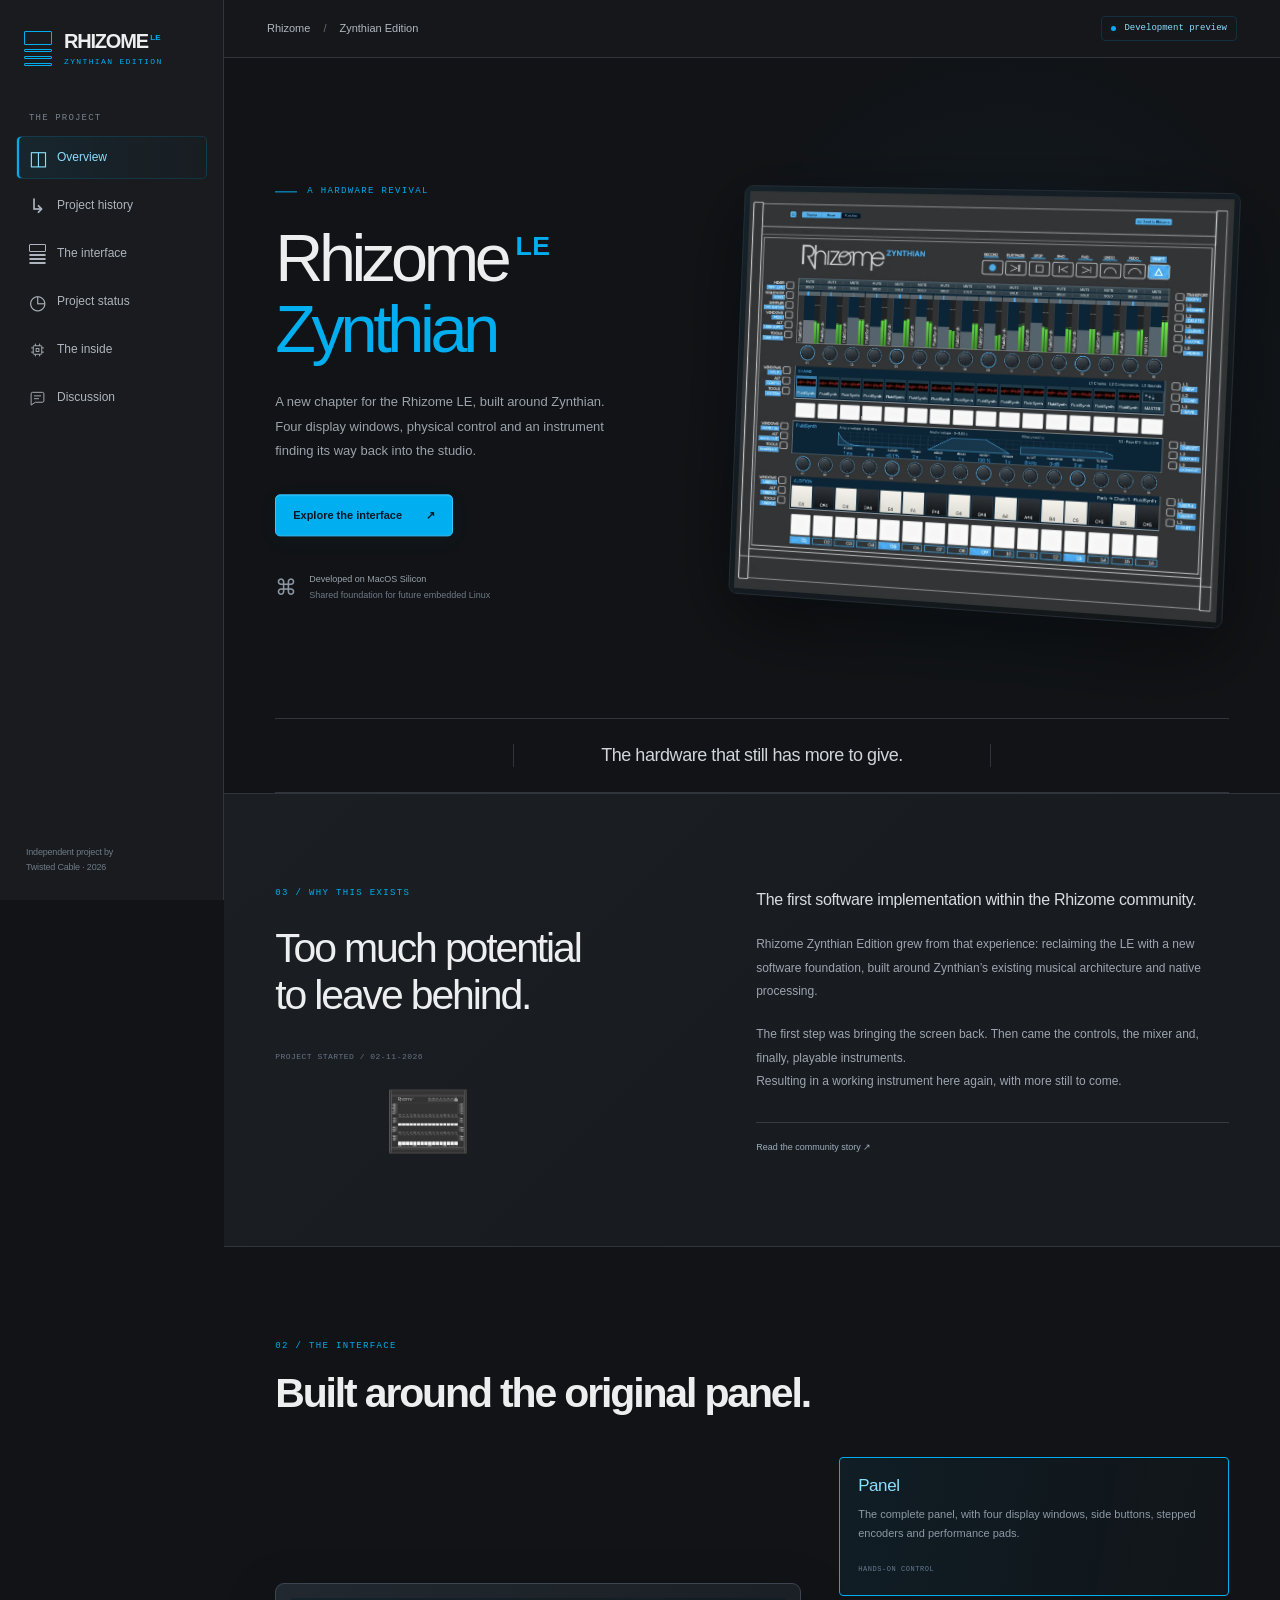
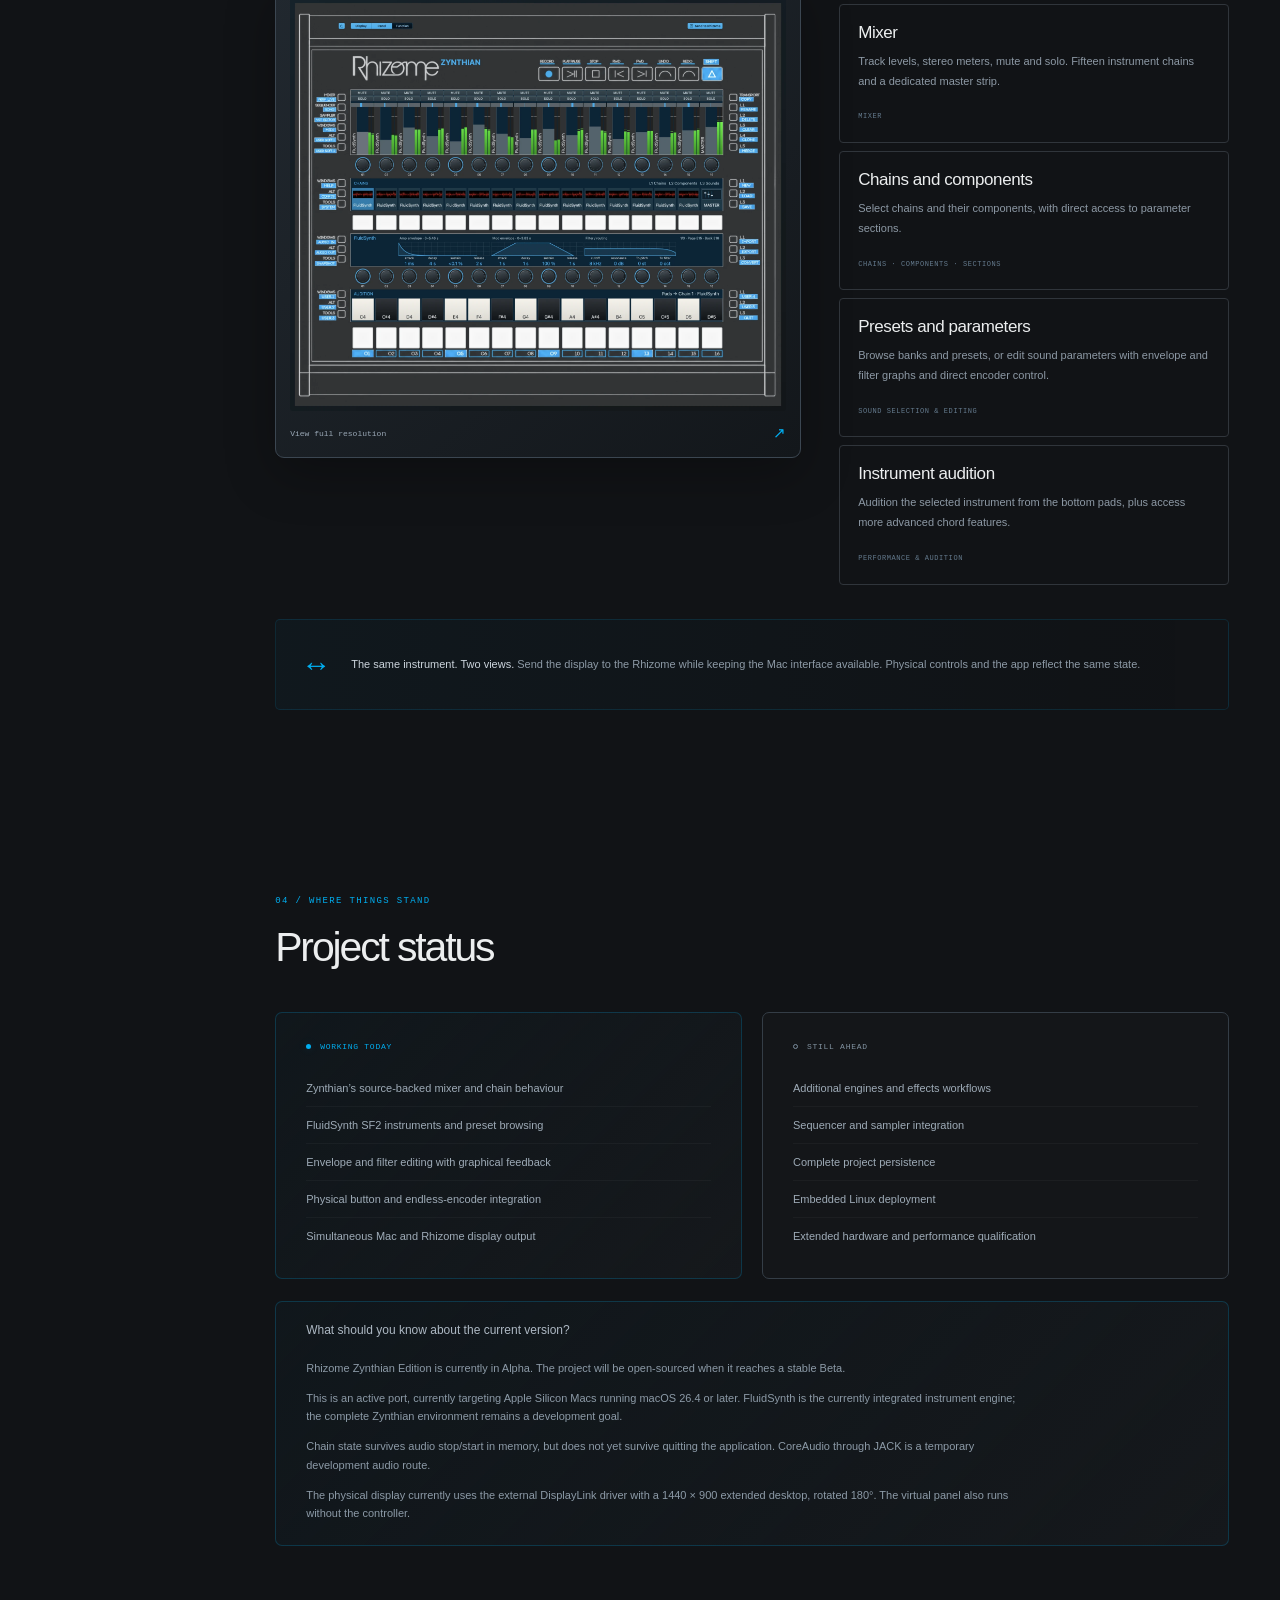
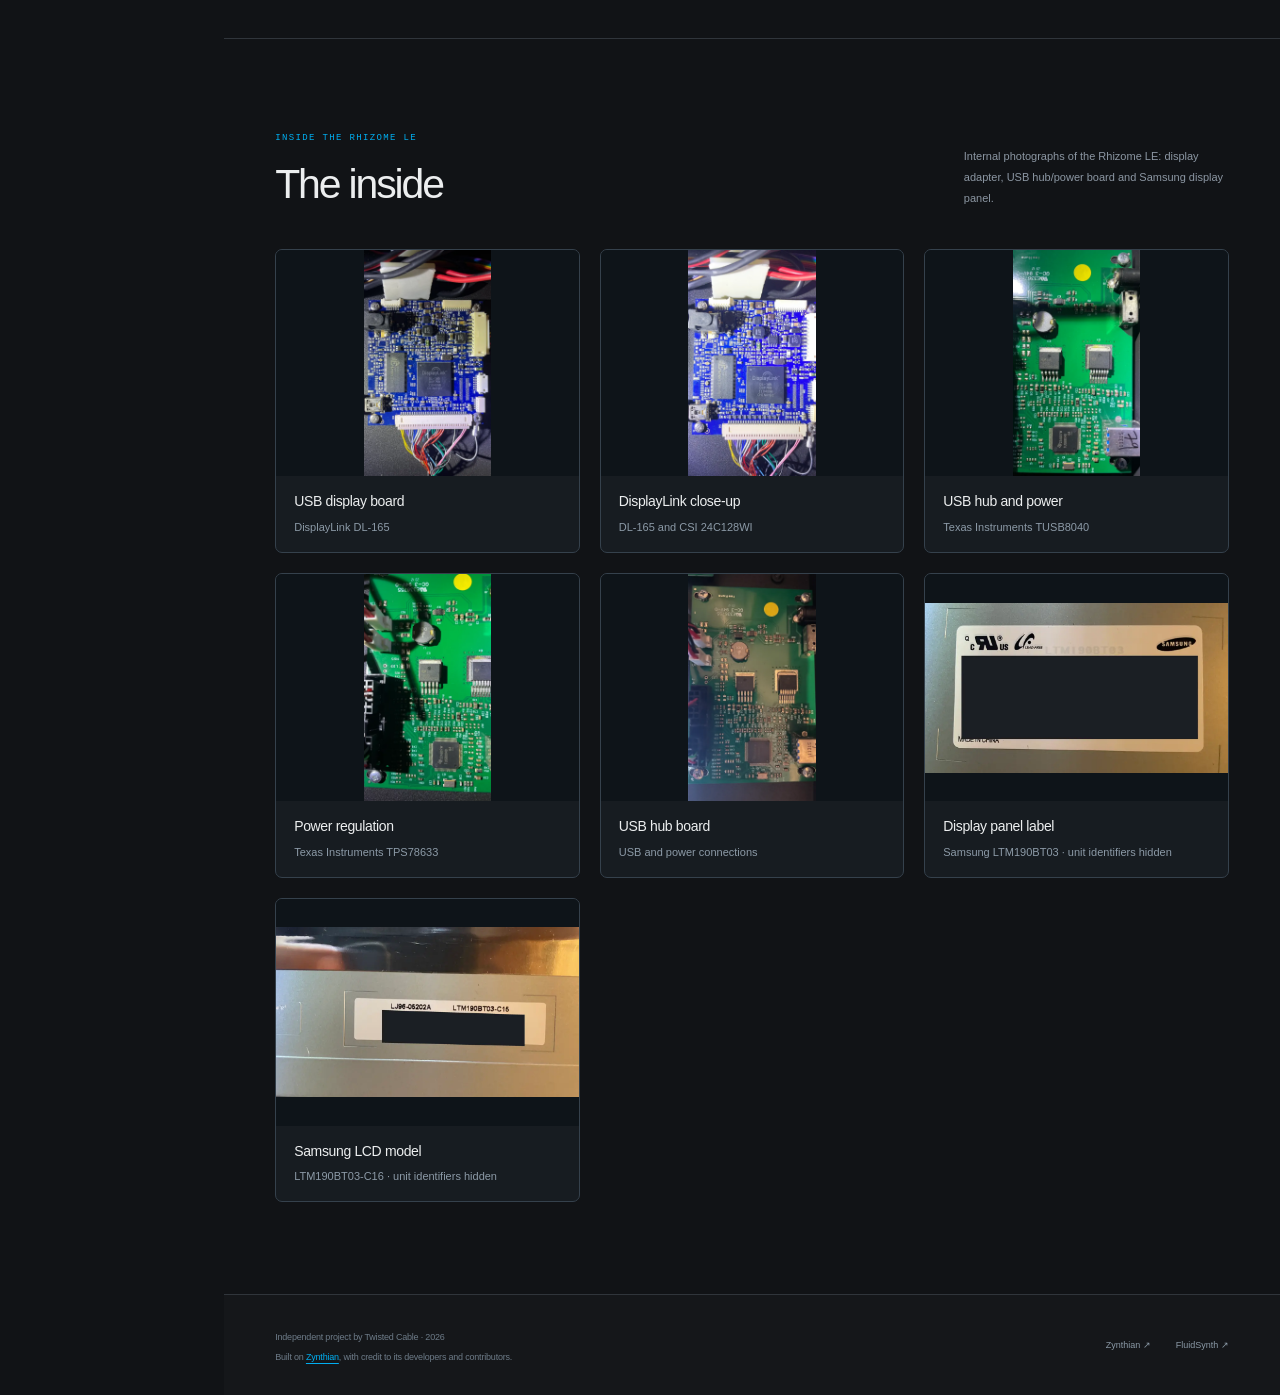
==== website/projects/zynthian-edition/index.html @ 020c255f "Publish Rhizome community website" ====
<!doctype html>
<html lang="en">
<head>
  <meta charset="utf-8">
  <meta name="viewport" content="width=device-width, initial-scale=1">
  <meta name="theme-color" content="#17191c">
  <meta name="description" content="Explore Rhizome Zynthian Edition: an Alpha software project for Rhizome LE with synthesis, mixing and physical controls, developed on Apple Silicon macOS.">
  <meta name="robots" content="index, follow, max-image-preview:large">
  <meta property="og:title" content="Rhizome Zynthian Edition">
  <meta property="og:description" content="Explore Rhizome Zynthian Edition: an Alpha software project for Rhizome LE with synthesis, mixing and physical controls, developed on Apple Silicon macOS.">
  <meta property="og:url" content="https://eurikon.github.io/RhizomeController/projects/zynthian-edition/">
  <meta property="og:site_name" content="Rhizome Community">
  <meta property="og:type" content="website">
  <meta property="og:locale" content="en_GB">
  <meta property="og:image" content="https://eurikon.github.io/RhizomeController/assets/rhizome-interface.webp">
  <meta property="og:image:type" content="image/webp">
  <meta property="og:image:width" content="1920">
  <meta property="og:image:height" content="1600">
  <meta property="og:image:alt" content="Rhizome Zynthian Edition interface with mixer, instrument chains, sound parameters and audition keys.">
  <meta name="twitter:card" content="summary_large_image">
  <meta name="twitter:title" content="Rhizome Zynthian Edition">
  <meta name="twitter:description" content="Explore Rhizome Zynthian Edition: an Alpha software project for Rhizome LE with synthesis, mixing and physical controls, developed on Apple Silicon macOS.">
  <meta name="twitter:image" content="https://eurikon.github.io/RhizomeController/assets/rhizome-interface.webp">
  <meta name="twitter:image:alt" content="Rhizome Zynthian Edition interface with mixer, instrument chains, sound parameters and audition keys.">
  <link rel="canonical" href="https://eurikon.github.io/RhizomeController/projects/zynthian-edition/">
  <link rel="icon" href="../../assets/favicon.svg" type="image/svg+xml">
  <link rel="stylesheet" href="../../site.css?v=community-review-2">
  <script src="../../site.js?v=community-review-2" defer></script>
  <title>Rhizome Zynthian Edition | Rhizome LE Software</title>
  <script type="application/ld+json">
{
  "@context": "https://schema.org",
  "@graph": [
    {
      "@type": "WebPage",
      "@id": "https://eurikon.github.io/RhizomeController/projects/zynthian-edition/#webpage",
      "url": "https://eurikon.github.io/RhizomeController/projects/zynthian-edition/",
      "name": "Rhizome Zynthian Edition",
      "description": "Explore Rhizome Zynthian Edition: an Alpha software project for Rhizome LE with synthesis, mixing and physical controls, developed on Apple Silicon macOS.",
      "inLanguage": "en",
      "isPartOf": {
        "@id": "https://eurikon.github.io/RhizomeController/#website"
      },
      "primaryImageOfPage": {
        "@id": "https://eurikon.github.io/RhizomeController/projects/zynthian-edition/#primary-image"
      },
      "mainEntity": {
        "@id": "https://eurikon.github.io/RhizomeController/projects/zynthian-edition/#application"
      },
      "breadcrumb": {
        "@id": "https://eurikon.github.io/RhizomeController/projects/zynthian-edition/#breadcrumb"
      }
    },
    {
      "@type": "ImageObject",
      "@id": "https://eurikon.github.io/RhizomeController/projects/zynthian-edition/#primary-image",
      "url": "https://eurikon.github.io/RhizomeController/assets/rhizome-interface.webp",
      "width": 1920,
      "height": 1600,
      "caption": "Rhizome Zynthian Edition interface with mixer, instrument chains, sound parameters and audition keys."
    },
    {
      "@type": "SoftwareApplication",
      "@id": "https://eurikon.github.io/RhizomeController/projects/zynthian-edition/#application",
      "name": "Rhizome Zynthian Edition",
      "url": "https://eurikon.github.io/RhizomeController/projects/zynthian-edition/",
      "description": "Explore Rhizome Zynthian Edition: an Alpha software project for Rhizome LE with synthesis, mixing and physical controls, developed on Apple Silicon macOS.",
      "applicationCategory": "MultimediaApplication",
      "operatingSystem": "macOS 26.4 or later on Apple Silicon",
      "publisher": {
        "@id": "https://eurikon.github.io/RhizomeController/#publisher"
      },
      "image": "https://eurikon.github.io/RhizomeController/assets/rhizome-interface.webp"
    },
    {
      "@type": "BreadcrumbList",
      "@id": "https://eurikon.github.io/RhizomeController/projects/zynthian-edition/#breadcrumb",
      "itemListElement": [
        {
          "@type": "ListItem",
          "position": 1,
          "name": "Rhizome Community",
          "item": "https://eurikon.github.io/RhizomeController/"
        },
        {
          "@type": "ListItem",
          "position": 2,
          "name": "Zynthian Edition",
          "item": "https://eurikon.github.io/RhizomeController/projects/zynthian-edition/"
        }
      ]
    }
  ]
}
  </script>
</head>
<body>
  <a class="skip-link" href="#content">Skip to content</a>
  <aside class="sidebar">
    <a class="brand" href="../../#overview" aria-label="Rhizome LE Zynthian Edition home">
      <span class="brand-symbol" aria-hidden="true"><i></i><i></i><i></i><i></i></span>
      <span><strong>RHIZOME<sup class="model-mark"> LE</sup></strong><small>ZYNTHIAN EDITION</small></span>
    </a>
    <span class="nav-label">THE PROJECT</span>
    <nav class="navigation" aria-label="Main navigation">
      <a href="#overview" class="active" aria-current="location"><span class="nav-icon" aria-hidden="true">◫</span>Overview</a>
      <a href="#story"><span class="nav-icon" aria-hidden="true">↳</span>Project history</a>
      <a href="#interface"><span class="nav-icon nav-displays" aria-hidden="true"><i></i><i></i><i></i><i></i></span>The interface</a>
      <a href="#status"><span class="nav-icon" aria-hidden="true">◷</span>Project status</a>
      <a href="#inside"><span class="nav-icon" aria-hidden="true"><svg viewBox="0 0 24 24" width="17" height="20" fill="none" stroke="currentColor" stroke-width="1.3"><rect x="6" y="6" width="12" height="12" rx="1"/><rect x="10" y="10" width="4" height="4"/><path d="M9 3v3m6-3v3M9 18v3m6-3v3M3 9h3m-3 6h3m12-6h3m-3 6h3"/></svg></span>The inside</a>
      <a href="../../#discuss"><span class="nav-icon" aria-hidden="true"><svg viewBox="0 0 24 24" width="17" height="20" fill="none" stroke="currentColor" stroke-width="1.3"><path d="M5 4h14a2 2 0 0 1 2 2v10a2 2 0 0 1-2 2H9l-6 4V6a2 2 0 0 1 2-2Z"/><path d="M7 9h10M7 13h7"/></svg></span>Discussion</a>
    </nav>
    <div class="sidebar-bottom"><span><small>Independent project by<br>Twisted Cable · 2026</small></span></div>
  </aside>

  <div class="site-body">
    <header class="toolbar"><span class="breadcrumb"><a class="breadcrumb-name" href="../../#overview">Rhizome</a><span>/</span> Zynthian Edition</span><span class="preview-label"><span class="status-dot"></span>Development preview</span></header>
    <main id="content">
      <section class="hero section" id="overview" aria-labelledby="hero-title">
        <div class="hero-copy">
          <p class="eyebrow"><span class="short-rule"></span>A HARDWARE REVIVAL</p>
          <h1 id="hero-title">Rhizome<sup class="model-mark"> LE</sup><br><span>Zynthian</span></h1>
          <p class="hero-detail">A new chapter for the Rhizome LE, built around Zynthian. Four display windows, physical control and an instrument finding its way back into the studio.</p>
          <div class="hero-actions"><a class="button button-primary" href="#interface">Explore the interface <span aria-hidden="true">↗</span></a></div>
          <div class="hero-platform"><span class="platform-mark" aria-hidden="true">⌘</span><span>Developed on MacOS Silicon<br><small>Shared foundation for future embedded Linux</small></span></div>
        </div>
        <div class="hero-visual">
          <div class="visual-orbit" aria-hidden="true"></div>
          <div class="device-shot"><img src="../../assets/rhizome-interface.webp" alt="The Rhizome panel with fifteen FluidSynth chains, a master mixer, envelope and filter graphs, and audition keys" width="1920" height="1600" fetchpriority="high"></div>

        </div>
      </section>

      <div class="spec-strip"><div aria-hidden="true"></div><p>The hardware that still has more to give.</p><div aria-hidden="true"></div></div>

      <section class="section story-section" id="story" aria-labelledby="story-title">
        <div class="story-heading"><p class="eyebrow">03 / WHY THIS EXISTS</p><h2 id="story-title">Too much potential<br>to leave behind.</h2><span class="story-date">PROJECT STARTED / 02-11-2026</span><div class="story-wireframe"><img src="../../assets/rhizome-panel-wireframe.png" alt="Original Rhizome LE panel wireframe drawing" width="1367" height="1150" loading="lazy"></div></div>
        <div class="story-copy">
          <p class="story-lead">The first software implementation within the Rhizome community.</p>
          <p>Rhizome Zynthian Edition grew from that experience: reclaiming the LE with a new software foundation, built around Zynthian’s existing musical architecture and native processing.</p>
          <p>The first step was bringing the screen back. Then came the controls, the mixer and, finally, playable instruments.<br>Resulting in a working instrument here again, with more still to come.</p>
          <div class="story-sources"><a href="../../#story">Read the community story ↗</a></div>
        </div>
      </section>

      <section class="section interface-section" id="interface" aria-labelledby="interface-title">
        <div class="section-heading"><div><p class="eyebrow">02 / THE INTERFACE</p><h2 id="interface-title"><strong>Built around the original panel.</strong></h2></div></div>
        <div class="interface-layout">
          <div class="interface-image"><button data-open-image aria-label="View the complete Rhizome interface at full resolution"><span class="interface-shot"><img src="../../assets/rhizome-interface.webp" alt="Complete Rhizome Zynthian Edition interface with the four display regions populated" width="1920" height="1600" loading="lazy"><svg class="interface-dimmer" hidden viewBox="0 0 1920 1600" aria-hidden="true"><path fill-rule="evenodd" d="M0 0H1920V1600H0Z M86 350H1835V692H86Z"/></svg></span><span class="expand-label">View full resolution <span aria-hidden="true">↗</span></span></button></div>
          <div class="display-list" role="group" aria-label="Explore the interface">
            <button class="display-choice" type="button" data-interface-view="panel" aria-pressed="true"><span class="display-title">Panel</span><span class="display-copy">The complete panel, with four display windows, side buttons, stepped encoders and performance pads.</span><span class="detail-label">HANDS-ON CONTROL</span></button>
            <button class="display-choice" type="button" data-interface-view="mixer" aria-pressed="false"><span class="display-title">Mixer</span><span class="display-copy">Track levels, stereo meters, mute and solo. Fifteen instrument chains and a dedicated master strip.</span><span class="detail-label">MIXER</span></button>
            <button class="display-choice" type="button" data-interface-view="chains" aria-pressed="false"><span class="display-title">Chains and components</span><span class="display-copy">Select chains and their components, with direct access to parameter sections.</span><span class="detail-label">CHAINS · COMPONENTS · SECTIONS</span></button>
            <button class="display-choice" type="button" data-interface-view="parameters" aria-pressed="false"><span class="display-title">Presets and parameters</span><span class="display-copy">Browse banks and presets, or edit sound parameters with envelope and filter graphs and direct encoder control.</span><span class="detail-label">SOUND SELECTION &amp; EDITING</span></button>
            <button class="display-choice" type="button" data-interface-view="audition" aria-pressed="false"><span class="display-title">Instrument audition</span><span class="display-copy">Audition the selected instrument from the bottom pads, plus access more advanced chord features.</span><span class="detail-label">PERFORMANCE &amp; AUDITION</span></button>
          </div>
        </div>
        <div class="foundation-note"><span class="foundation-symbol" aria-hidden="true">↔</span><p><strong>The same instrument. Two views.</strong> Send the display to the Rhizome while keeping the Mac interface available. Physical controls and the app reflect the same state.</p></div>
      </section>

      <section class="section status-section" id="status" aria-labelledby="status-title">
        <div class="section-heading"><div><p class="eyebrow">04 / WHERE THINGS STAND</p><h2 id="status-title">Project status</h2></div></div>
        <div class="status-grid"><article class="status-panel"><span class="panel-label"><span class="status-dot"></span>WORKING TODAY</span><ul><li>Zynthian’s source-backed mixer and chain behaviour</li><li>FluidSynth SF2 instruments and preset browsing</li><li>Envelope and filter editing with graphical feedback</li><li>Physical button and endless-encoder integration</li><li>Simultaneous Mac and Rhizome display output</li></ul></article><article class="status-panel next-panel"><span class="panel-label"><span class="outline-dot"></span>STILL AHEAD</span><ul><li>Additional engines and effects workflows</li><li>Sequencer and sampler integration</li><li>Complete project persistence</li><li>Embedded Linux deployment</li><li>Extended hardware and performance qualification</li></ul></article></div>
        <div class="development-details status-panel"><h3>What should you know about the current version?</h3><div><p>Rhizome Zynthian Edition is currently in Alpha. The project will be open-sourced when it reaches a stable Beta.</p><p>This is an active port, currently targeting Apple Silicon Macs running macOS 26.4 or later. FluidSynth is the currently integrated instrument engine; the complete Zynthian environment remains a development goal.</p><p>Chain state survives audio stop/start in memory, but does not yet survive quitting the application. CoreAudio through JACK is a temporary development audio route.</p><p>The physical display currently uses the external DisplayLink driver with a 1440 × 900 extended desktop, rotated 180°. The virtual panel also runs without the controller.</p></div></div>
      </section>
      <section class="section inside-section" id="inside" aria-labelledby="inside-title">
        <div class="section-heading"><div><p class="eyebrow">INSIDE THE RHIZOME LE</p><h2 id="inside-title">The inside</h2></div><p>Internal photographs of the Rhizome LE: display adapter, USB hub/power board and Samsung display panel.</p></div>
        <div class="inside-grid">
          <figure class="inside-photo"><button data-open-image data-image-src="../../assets/inside/display-board.webp" data-image-title="USB display board" data-image-caption="DisplayLink DL-165" aria-label="Enlarge usb display board photograph"><img src="../../assets/inside/display-board-thumb.webp" alt="USB display board: DisplayLink DL-165" width="540" height="960" loading="lazy"></button><figcaption><h3>USB display board</h3><p>DisplayLink DL-165</p></figcaption></figure>
          <figure class="inside-photo"><button data-open-image data-image-src="../../assets/inside/display-chip.webp" data-image-title="DisplayLink close-up" data-image-caption="DL-165 and CSI 24C128WI" aria-label="Enlarge displaylink close-up photograph"><img src="../../assets/inside/display-chip-thumb.webp" alt="DisplayLink close-up: DL-165 and CSI 24C128WI" width="540" height="960" loading="lazy"></button><figcaption><h3>DisplayLink close-up</h3><p>DL-165 and CSI 24C128WI</p></figcaption></figure>
          <figure class="inside-photo"><button data-open-image data-image-src="../../assets/inside/usb-hub-power.webp" data-image-title="USB hub and power" data-image-caption="Texas Instruments TUSB8040" aria-label="Enlarge usb hub and power photograph"><img src="../../assets/inside/usb-hub-power-thumb.webp" alt="USB hub and power: Texas Instruments TUSB8040" width="540" height="960" loading="lazy"></button><figcaption><h3>USB hub and power</h3><p>Texas Instruments TUSB8040</p></figcaption></figure>
          <figure class="inside-photo"><button data-open-image data-image-src="../../assets/inside/power-regulators.webp" data-image-title="Power regulation" data-image-caption="Texas Instruments TPS78633" aria-label="Enlarge power regulation photograph"><img src="../../assets/inside/power-regulators-thumb.webp" alt="Power regulation: Texas Instruments TPS78633" width="540" height="960" loading="lazy"></button><figcaption><h3>Power regulation</h3><p>Texas Instruments TPS78633</p></figcaption></figure>
          <figure class="inside-photo"><button data-open-image data-image-src="../../assets/inside/usb-hub-board.webp" data-image-title="USB hub board" data-image-caption="USB and power connections" aria-label="Enlarge usb hub board photograph"><img src="../../assets/inside/usb-hub-board-thumb.webp" alt="USB hub board: USB and power connections" width="540" height="960" loading="lazy"></button><figcaption><h3>USB hub board</h3><p>USB and power connections</p></figcaption></figure>
          <figure class="inside-photo"><button data-open-image data-image-src="../../assets/inside/panel-label.webp" data-image-title="Display panel label" data-image-caption="Samsung LTM190BT03 · unit identifiers hidden" aria-label="Enlarge display panel label photograph"><img src="../../assets/inside/panel-label-thumb.webp" alt="Display panel label: Samsung LTM190BT03 · unit identifiers hidden" width="960" height="540" loading="lazy"></button><figcaption><h3>Display panel label</h3><p>Samsung LTM190BT03 · unit identifiers hidden</p></figcaption></figure>
          <figure class="inside-photo"><button data-open-image data-image-src="../../assets/inside/panel-model.webp" data-image-title="Samsung LCD model" data-image-caption="LTM190BT03-C16 · unit identifiers hidden" aria-label="Enlarge Samsung LCD model photograph"><img src="../../assets/inside/panel-model-thumb.webp" alt="Samsung LCD model: LTM190BT03-C16 · unit identifiers hidden" width="960" height="540" loading="lazy"></button><figcaption><h3>Samsung LCD model</h3><p>LTM190BT03-C16 · unit identifiers hidden</p></figcaption></figure>
        </div>
      </section>
    </main>
    <footer class="site-footer"><span><small>Independent project by Twisted Cable · 2026</small><small class="upstream-credit">Built on <a href="https://zynthian.org/" target="_blank" rel="noopener noreferrer">Zynthian</a>, with credit to its developers and contributors.</small></span><div><a href="https://zynthian.org/" target="_blank" rel="noopener noreferrer">Zynthian ↗</a><a href="https://www.fluidsynth.org/" target="_blank" rel="noopener noreferrer">FluidSynth ↗</a></div></footer>
  </div>
  <dialog class="image-dialog" aria-label="Rhizome LE interface at full resolution"><div class="dialog-toolbar"><span>RHIZOME<sup class="model-mark"> LE</sup> / FULL INTERFACE</span><button data-close-image aria-label="Close image">Close <span aria-hidden="true">×</span></button></div><div class="dialog-image"><img alt="Full-resolution native Rhizome LE Zynthian Edition interface" width="3840" height="3200"></div><p>Native application capture · 15 FluidSynth chains + MASTER</p></dialog>
</body>
</html>
---- website/site.css ----
@charset "UTF-8";
:root {
  color-scheme: dark;
  --blue: #01aef0;
  --blue-soft: #8adfff;
  --background: #111316;
  --sidebar: #191b1e;
  --surface: #1b1e22;
  --text: #eceeef;
  --muted: #9bA3ac;
  --line: #30353b;
  --rail-width: 224px;
  --mono: "SFMono-Regular", Consolas, "Liberation Mono", monospace;
  font: 15px/1.65 -apple-system, BlinkMacSystemFont, "Segoe UI", sans-serif;
  background: var(--background);
  color: var(--text);
  scroll-behavior: smooth;
  --anchor-offset: 73px;
}
* { box-sizing: border-box; }
body { margin: 0; }
a { color: inherit; text-decoration: none; }
button { color: inherit; font: inherit; cursor: pointer; }
button, a { -webkit-tap-highlight-color: transparent; }
button:focus-visible, a:focus-visible, summary:focus-visible { outline: 2px solid var(--blue); outline-offset: 6px; }
img { display: block; max-width: 100%; height: auto; }
p, h1, h2, h3 { margin: 0; }
.model-mark { position: relative; top: -.95em; font-size: max(6px, .4em); line-height: 0; vertical-align: baseline; color: var(--blue); font-weight: 600; letter-spacing: .02em; }
::selection { background: #01aef044; color: white; }
.skip-link { position: fixed; top: 10px; left: 20px; transform: translateY(-200%); z-index: 100; background: var(--blue); color: #06151c; padding: 8px 18px; }
.skip-link:focus { transform: translateY(0); }
.sidebar { position: fixed; inset: 0 auto 0 0; width: var(--rail-width); z-index: 20; background: var(--sidebar); border-right: 1px solid var(--line); display: flex; flex-direction: column; padding: 31px 16px 25px; }
.brand { --brand-height: 35px; display: flex; align-items: center; gap: 12px; padding: 0 8px; }
.brand > span:last-child { display: flex; flex-direction: column; justify-content: space-between; height: var(--brand-height); }
.brand strong { display: block; font-size: 20px; font-weight: 600; letter-spacing: -.06em; line-height: 1; }
.brand small { display: block; color: var(--blue); font: 8px/1 var(--mono); letter-spacing: .17em; }
.brand strong, .brand small { text-box-trim: trim-both; text-box-edge: cap alphabetic; }
.brand-symbol { width: 28px; height: var(--brand-height); display: flex; flex-direction: column; gap: 4px; flex: 0 0 auto; }
.brand-symbol i { height: 3px; border: 1px solid var(--blue); border-radius: 1px; }
.brand-symbol i:first-child { height: 14px; }
.nav-label { margin: 47px 13px 13px; color: #79828d; font: 9px var(--mono); letter-spacing: .13em; }
.navigation { display: flex; flex-direction: column; gap: 5px; }
.navigation a { display: flex; gap: 11px; align-items: center; min-height: 43px; padding: 0 12px; color: #aeb5be; font-size: 12px; border: 1px solid transparent; border-radius: 5px; transition: background .2s, color .2s, border-color .2s; }
.navigation a:hover { background: #ffffff05; color: white; }
.navigation a.active { border-color: #01aef027; background: linear-gradient(90deg, #01aef014, #01aef004); color: var(--blue-soft); box-shadow: inset 2px 0 var(--blue); }
.nav-icon { width: 17px; font-size: 20px; line-height: 1; text-align: center; font-weight: 300; }
.nav-displays { display: flex; flex-direction: column; gap: 2px; height: 20px; flex-shrink: 0; }
.nav-displays i { height: 2px; border: 1px solid currentColor; border-radius: 1px; }
.nav-displays i:first-child { height: 8px; }
.nav-icon svg { display: block; }
.sidebar-bottom { margin: auto 10px 0; padding-top: 25px; color: var(--text); }
.status-dot { display: inline-block; width: 5px; height: 5px; background: var(--blue); border-radius: 50%; flex-shrink: 0; box-shadow: 0 0 8px #01aef030; }
.site-body { margin-left: var(--rail-width); }
.toolbar { height: 58px; display: flex; align-items: center; justify-content: space-between; padding: 0 43px; border-bottom: 1px solid var(--line); background: #17191ce8; backdrop-filter: blur(18px); position: sticky; top: 0; z-index: 15; }
.breadcrumb { display: flex; align-items: center; gap: 13px; color: #b1b8c1; font-size: 11px; }
.breadcrumb > span { color: #626c78; }
.breadcrumb > .breadcrumb-name { color: inherit; white-space: nowrap; }
.preview-label { display: inline-flex; align-items: center; gap: 8px; border: 1px solid #01aef02b; border-radius: 4px; padding: 3px 9px; font: 9px/1.8 var(--mono); color: var(--blue-soft); white-space: nowrap; }
main { max-width: 1640px; margin: 0 auto; }
.section { padding: 92px clamp(32px, 4vw, 84px); scroll-margin-top: calc(var(--anchor-offset) - var(--anchor-inset, 0px)); }
.hero { display: grid; grid-template-columns: .95fr 1.15fr; gap: 30px; align-items: center; min-height: 660px; padding-top: 65px; padding-bottom: 70px; overflow: hidden; }
.hero-copy { transform: translateY(var(--hero-copy-offset, 0px)); }
.eyebrow { display: flex; align-items: center; gap: 10px; color: var(--blue); font: 9px/1.6 var(--mono); letter-spacing: .15em; font-weight: 500; }
.short-rule { width: 22px; height: 1px; background: var(--blue); }
h1 { font-size: clamp(49px, 5.2vw, 89px); font-weight: 520; letter-spacing: -.065em; line-height: 1.07; margin-top: 24px; }
h1 > span { color: var(--blue); }
.hero-detail { margin-top: 25px; color: var(--muted); font-size: 13px; line-height: 1.9; max-width: 340px; }
.hero-actions { display: flex; flex-wrap: wrap; align-items: center; gap: 22px; margin-top: 30px; }
.button { display: inline-flex; align-items: center; justify-content: center; gap: 24px; border-radius: 5px; padding: 11px 17px; font-size: 11px; font-weight: 600; transition: background .2s, box-shadow .2s; }
.button-primary { background: var(--blue); color: #051722; border: 1px solid #39c7ff; box-shadow: inset 0 1px 0 #ffffff22, 0 4px 24px #01aef00b; }
.button-primary:hover { background: #33c3fb; box-shadow: 0 4px 28px #01aef028; }
.hero-platform { display: flex; align-items: center; gap: 12px; color: #9aa4af; font-size: 9px; line-height: 1.7; margin-top: 36px; }
.hero-platform small { color: #6f7a87; font-size: 9px; }
.platform-mark { font-size: 22px; color: #8b96a2; line-height: 1; }
.hero-visual { position: relative; align-self: center; padding: 28px 0 0; min-width: 0; }
.visual-orbit { pointer-events: none; position: absolute; inset: -32% -12%; background: radial-gradient(ellipse at 55% 48%, #01aef010 0, transparent 63%); }
.device-shot { --resting-transform: perspective(1600px) rotateY(-12deg) rotateZ(2.5deg); display: block; width: 100%; border: 1px solid #505b6644; border-radius: 9px; padding: 0; background: #141b20; position: relative; box-shadow: 0 22px 80px #0008, 0 0 45px #01aef007; overflow: hidden; transform: var(--resting-transform); transition: transform .45s, border-color .3s; }
.device-shot:hover { transform: perspective(1600px) rotateY(0deg) rotateZ(0deg); border-color: #01aef060; }
.visual-caption { position: relative; display: flex; justify-content: space-between; align-items: center; margin-top: 26px; padding: 0 7px; font-size: 8px; color: #788491; gap: 12px; }
.capture-tag { display: flex; align-items: center; gap: 7px; font: 7px var(--mono); color: #9ca7b1; letter-spacing: .04em; }
.capture-tag .status-dot { width: 4px; height: 4px; }
.spec-strip { display: grid; grid-template-columns: minmax(0, 1fr) minmax(max-content, 2fr) minmax(0, 1fr); align-items: center; min-height: 75px; margin: 0 clamp(32px, 4vw, 84px); border-block: 1px solid var(--line); }
.spec-strip > div { height: 23px; }
.spec-strip > div:first-child { border-right: 1px solid var(--line); }
.spec-strip > div:last-child { border-left: 1px solid var(--line); }
.spec-strip p { padding-inline: clamp(18px, 2vw, 32px); color: #d0d5db; font-size: clamp(11px, 1.45vw, 18px); letter-spacing: -.025em; text-align: center; white-space: nowrap; }
.section-heading { display: flex; align-items: end; justify-content: space-between; gap: 35px; margin-bottom: 40px; }
h2 { font-size: clamp(30px, 3.2vw, 47px); letter-spacing: -.052em; line-height: 1.15; font-weight: 500; margin-top: 16px; }
.section-heading > p { font-size: 11px; color: #8c97a3; line-height: 1.9; max-width: 265px; }
.interface-layout { display: grid; grid-template-columns: 1.35fr 1fr; gap: 38px; align-items: center; }
.interface-image { padding: 14px; border: 1px solid #3b4651; border-radius: 9px; background: linear-gradient(140deg, #21282f, #13171b); box-shadow: 0 16px 50px #0004; }
.interface-image button { display: block; position: relative; width: 100%; background: none; border: 0; padding: 0; }
.interface-shot { display: block; position: relative; overflow: hidden; border-radius: 3px; }
.interface-dimmer { position: absolute; inset: 0; width: 100%; height: 100%; fill: #080c10; opacity: .76; pointer-events: none; }
.interface-dimmer[hidden] { display: none; }
.expand-label { display: flex; justify-content: space-between; align-items: center; color: #9ba9b7; font: 8px var(--mono); padding: 13px 0 0; }
.expand-label > span { color: var(--blue); font-size: 15px; }
.display-list { display: flex; flex-direction: column; gap: 8px; }
.display-choice { display: block; width: 100%; padding: 16px 18px; text-align: left; border: 1px solid var(--line); border-radius: 4px; background: transparent; transition: border-color .2s, background .2s; }
.display-choice:hover { border-color: #62798c; background: #ffffff03; }
.display-choice[aria-pressed="true"] { border-color: var(--blue); background: linear-gradient(100deg, #01aef011, #01aef003); }
.display-title { display: block; font-size: 17px; letter-spacing: -.025em; font-weight: 500; line-height: 1.4; }
.display-choice[aria-pressed="true"] .display-title { color: var(--blue-soft); }
h3 { font-size: 17px; letter-spacing: -.025em; font-weight: 500; line-height: 1.4; }
.display-copy { display: block; color: #8d99a5; font-size: 11px; line-height: 1.8; margin: 7px 0 10px; }
.detail-label { font: 7px/1.6 var(--mono); letter-spacing: .08em; color: #647a8d; }
.foundation-note { display: flex; gap: 20px; align-items: center; border: 1px solid #01aef023; background: linear-gradient(90deg, #01aef009, transparent); padding: 20px 25px; border-radius: 5px; margin-top: 34px; }
.foundation-symbol { font-size: 30px; font-weight: 300; color: var(--blue); }
.foundation-note p { color: #8d9aa6; font-size: 11px; line-height: 1.9; }
.foundation-note strong { color: #cbd4dc; font-weight: 500; }
.story-section { background: linear-gradient(135deg, #1b1f24, #181b1f 60%); border-block: 1px solid var(--line); display: grid; grid-template-columns: 1fr 1.15fr; gap: 70px; }
.story-heading { display: flex; flex-direction: column; width: fit-content; max-width: 100%; justify-self: start; min-width: 0; min-height: 0; }
.story-heading h2 { margin-top: 25px; }
.story-wireframe { position: relative; flex: 1 1 0; min-height: 0; margin-top: 28px; }
.story-wireframe img { position: absolute; inset: 0; width: 100%; height: 100%; object-fit: contain; filter: grayscale(1); }
.story-date { display: block; color: #667583; font: 8px var(--mono); letter-spacing: .06em; margin-top: 32px; }
.story-copy > p { font-size: 12px; color: #9ca5af; line-height: 1.95; margin-top: 20px; }
.story-copy > p.story-lead { margin-top: 0; font-size: 16px; color: #d8dde2; line-height: 1.7; letter-spacing: -.02em; }
blockquote { margin: 27px 0; padding: 5px 0 5px 23px; border-left: 2px solid var(--blue); }
blockquote p { font-size: 21px; color: #c6e5f3; letter-spacing: -.025em; line-height: 1.5; }
blockquote cite { display: block; color: #6e8799; font: 8px var(--mono); letter-spacing: .09em; margin-top: 10px; font-style: normal; }
.story-sources { margin-top: 28px; display: flex; gap: 18px; flex-wrap: wrap; align-items: center; border-top: 1px solid #343c43; padding-top: 17px; }
.story-sources > span { color: #697b8a; font: 7px var(--mono); width: 100%; letter-spacing: .08em; }
.story-sources a { color: #9baebd; font-size: 9px; }
.story-sources a:hover { color: var(--blue); }
main > .section:last-child { min-height: calc(100dvh - var(--anchor-offset) + var(--anchor-inset, 0px)); }
.status-section .section-heading { align-items: center; }
.status-grid { display: grid; grid-template-columns: 1fr 1fr; gap: 20px; }
.status-panel { padding: 29px 30px 24px; border: 1px solid #01aef036; border-radius: 7px; background: linear-gradient(135deg, #01aef007, #1a1e2280); }
.panel-label { display: flex; align-items: center; gap: 9px; color: var(--blue); font: 8px var(--mono); letter-spacing: .09em; }
.status-panel ul { padding: 0; margin: 19px 0 0; list-style: none; }
.status-panel li { border-bottom: 1px solid #ffffff09; padding: 9px 0; color: #9eabb7; font-size: 11px; }
.status-panel li:last-child { border: 0; }
.next-panel { border-color: #343d46; background: #1b1e2250; }
.next-panel .panel-label { color: #8293a1; }
.outline-dot { display: inline-block; width: 5px; height: 5px; border: 1px solid #7a8c9c; border-radius: 50%; }
.development-details { margin: 22px 0 0; padding: 0 30px; }
.development-details h3 { padding: 20px 0; font-size: 12px; font-weight: 400; letter-spacing: normal; color: #adb8c3; }
summary { cursor: pointer; list-style: none; display: flex; justify-content: space-between; align-items: center; padding: 20px 0; font-size: 12px; color: #adb8c3; gap: 20px; }
summary::-webkit-details-marker { display: none; }
summary > span { color: var(--blue); font-size: 19px; transition: transform .2s; }
details[open] summary > span { transform: rotate(45deg); }
details > div, .development-details > div { padding: 0 35px 23px 0; color: #8c9aa7; font-size: 11px; max-width: 760px; }
details > div p + p, .development-details > div p + p { margin-top: 12px; }
.inside-section { border-top: 1px solid var(--line); }
.inside-grid { display: grid; grid-template-columns: repeat(3, minmax(0, 1fr)); gap: 20px; }
.inside-photo { min-width: 0; margin: 0; overflow: hidden; border: 1px solid #35414c; border-radius: 7px; background: #171c21; }
.inside-photo button { display: block; width: 100%; padding: 0; border: 0; background: #0e1419; cursor: zoom-in; }
.inside-photo button:focus-visible { outline-offset: -3px; }
.inside-photo img { width: 100%; aspect-ratio: 4 / 3; object-fit: contain; }
.inside-photo figcaption { padding: 16px 18px; }
.inside-photo h3 { font-size: 14px; }
.inside-photo p { margin-top: 6px; color: #8c9aa7; font-size: 11px; }
.discuss-section { border-top: 1px solid var(--line); }
.discuss-section .section-heading { align-items: center; margin-bottom: 22px; }
.discussion-actions { display: flex; flex-wrap: wrap; align-items: center; gap: 8px; }
.discussion-actions .button { padding: 9px 12px; font-size: 10px; gap: 12px; }
.discussion-browse { border: 1px solid #01aef052; background: #01aef009; color: var(--blue-soft); white-space: nowrap; }
.discussion-browse:hover { background: #01aef018; }
.discussion-panel { display: grid; grid-template-columns: minmax(180px, .65fr) minmax(0, 1.7fr); gap: 28px; min-width: 0; padding: 22px 25px; border: 1px solid #01aef036; border-radius: 7px; background: linear-gradient(135deg, #01aef007, #1a1e2280); }
.discussion-topics { min-width: 0; }
.discussion-topics > h3 { color: #9ba3ac; font: 9px var(--mono); letter-spacing: .05em; margin-bottom: 12px; }
.discussion-list { display: flex; flex-direction: column; gap: 5px; }
.discussion-choice { width: 100%; padding: 10px 12px; border: 1px solid var(--line); border-radius: 5px; background: transparent; text-align: left; overflow-wrap: anywhere; }
.discussion-choice:hover { border-color: #62798c; background: #ffffff03; }
.discussion-choice[aria-pressed="true"] { border-color: var(--blue); background: linear-gradient(100deg, #01aef011, #01aef003); }
.discussion-choice-title { display: block; color: #cbd4dc; font-size: 12px; line-height: 1.6; }
.discussion-choice[aria-pressed="true"] .discussion-choice-title { color: var(--blue-soft); }
.discussion-choice-meta { display: flex; flex-wrap: wrap; justify-content: space-between; gap: 4px 8px; color: #8293a1; font-size: 9px; margin-top: 6px; }
.discussion-choice-category { color: var(--blue-soft); }
.discussion-choice-date { color: #788694; font: 8px/1.7 var(--mono); white-space: nowrap; }
.discussion-feed-status a { color: var(--blue-soft); text-decoration: underline; text-underline-offset: 3px; }
.discussion-feed-status { color: var(--muted); font-size: 11px; line-height: 1.8; margin-top: 16px; }
.discussion-view { min-width: 0; border-left: 1px solid var(--line); padding-left: 28px; }
.discussion-category { color: var(--blue); font: 9px var(--mono); letter-spacing: .04em; }
.discussion-post-heading h3 { font-size: 23px; line-height: 1.4; margin-top: 10px; overflow-wrap: anywhere; }
.discussion-post-actions { display: flex; align-items: center; flex-wrap: wrap; gap: 8px 15px; margin-top: 13px; }
.discussion-post-actions button { border: 1px solid #01aef044; background: #01aef009; border-radius: 4px; padding: 5px 9px; color: var(--blue-soft); font-size: 10px; }
.discussion-post-actions button:hover { background: #01aef018; }
.discussion-copy-status { color: #8293a1; font-size: 9px; }
.discussion-meta { font-size: 10px; color: #8293a1; margin-top: 10px; }
.discussion-post-body { margin: 20px 0 24px; font-size: 13px; line-height: 1.85; color: #b8c1cb; overflow-wrap: anywhere; }
.discussion-post-body > :first-child { margin-top: 0; }
.discussion-post-body p, .discussion-post-body ul, .discussion-post-body ol, .discussion-post-body pre, .discussion-post-body blockquote, .discussion-post-body details, .discussion-post-body table { margin: 15px 0; }
.discussion-post-body h1, .discussion-post-body h2, .discussion-post-body h3, .discussion-post-body h4, .discussion-post-body h5, .discussion-post-body h6 { color: #eceeef; font-size: 17px; line-height: 1.5; letter-spacing: -.02em; margin: 22px 0 10px; }
.discussion-post-body a { color: var(--blue-soft); text-decoration: underline; text-underline-offset: 3px; }
.discussion-post-body img { height: auto; max-width: 100%; border-radius: 4px; }
.discussion-post-body pre { overflow-x: auto; padding: 13px 15px; border: 1px solid var(--line); border-radius: 5px; background: #111316; }
.discussion-post-body code, .discussion-post-body kbd { font: 11px/1.7 var(--mono); }
.discussion-post-body blockquote { padding: 4px 0 4px 18px; }
.discussion-post-body blockquote p { font-size: inherit; color: inherit; letter-spacing: normal; }
.discussion-post-body table { display: block; overflow-x: auto; border-collapse: collapse; }
.discussion-post-body th, .discussion-post-body td { padding: 8px 12px; border: 1px solid var(--line); }
.discussion-post-body hr { border: 0; border-top: 1px solid var(--line); margin: 22px 0; }
.discussion-post-body summary { padding: 10px 0; }
.discussion-account { color: #8c9aa7; font-size: 11px; padding: 12px 0; border-block: 1px solid var(--line); }
.discussion-status { color: #adb8c3; font-size: 12px; padding: 25px 0; }
.discussion-widget { min-height: 280px; margin: 22px 0; }
.discussion-widget[hidden] { display: none; }
.discussion-widget .giscus { visibility: hidden; }
.discussion-widget[data-ready] .giscus { visibility: visible; }
.discussion-widget .giscus-frame { width: 100%; border: 0; }
.discussion-thread-link { display: inline-flex; align-items: center; gap: 12px; color: var(--blue-soft); font-size: 10px; }
.discussion-thread-link:hover { color: var(--blue); }
.upstream-credit a { color: var(--blue); text-decoration: underline; text-underline-offset: 3px; }
.site-footer { padding: 30px clamp(32px, 4vw, 84px); display: flex; justify-content: space-between; align-items: center; gap: 30px; border-top: 1px solid var(--line); background: #15171a; }
.site-footer > span, .sidebar-bottom > span { display: block; font-size: 10px; font-weight: 500; letter-spacing: -.02em; }
.site-footer b, .sidebar-bottom b { font: 7px var(--mono); color: var(--blue); letter-spacing: .05em; margin-left: 5px; }
.site-footer small, .sidebar-bottom small { display: block; font-size: 9px; color: #6d7b88; font-weight: 400; margin-top: 5px; }
.site-footer > div { display: flex; flex-wrap: wrap; gap: 25px; color: #8a99a6; font-size: 9px; }
.site-footer a:hover { color: var(--blue); }
.image-dialog { width: min(96vw, 1800px); max-width: none; max-height: 96dvh; background: #13171c; color: var(--text); border: 1px solid #405361; border-radius: 8px; padding: 0; box-shadow: 0 30px 100px #000b; }
.image-dialog::backdrop { background: #060a0eef; backdrop-filter: blur(10px); }
.dialog-toolbar { display: flex; justify-content: space-between; align-items: center; padding: 11px 20px; border-bottom: 1px solid #33404b; gap: 15px; }
.dialog-toolbar > span { font: 8px var(--mono); letter-spacing: .08em; color: #839bab; }
.dialog-toolbar button { display: inline-flex; gap: 14px; align-items: center; background: none; border: 0; color: #a8bac7; padding: 3px 0; font-size: 10px; }
.dialog-toolbar button > span { font-size: 20px; color: var(--blue); }
.dialog-image { max-height: calc(96dvh - 100px); overflow: auto; display: flex; justify-content: center; }
.dialog-image img { max-height: calc(96dvh - 100px); width: auto; object-fit: contain; }
.image-dialog > p { color: #6f8798; font: 8px/1.8 var(--mono); text-align: center; padding: 10px 15px; }
body.image-open { overflow: hidden; }
@media (min-width: 1700px) { .hero { min-height: 780px; } }
@media (max-width: 1180px) {
  :root { --rail-width: 196px; }
  .brand { gap: 9px; padding-inline: 2px; }
  .brand strong { font-size: 18px; }
  .brand small { font-size: 7px; }
  .sidebar { padding-inline: 12px; }
  .navigation a { font-size: 11px; padding-inline: 9px; gap: 9px; }
  .toolbar { padding-inline: 32px; }
  .hero { gap: 20px; min-height: 600px; }
  .hero-detail { font-size: 12px; }
  .hero-actions { gap: 18px; }
  .spec-strip { min-height: 72px; }
  .spec-strip > div { height: 20px; }
  .interface-layout { gap: 25px; }
  .display-choice { padding: 13px 15px; }
  .display-title { font-size: 15px; }
  .display-copy { font-size: 10px; }
  .story-section { gap: 40px; }
  .inside-grid { grid-template-columns: repeat(2, minmax(0, 1fr)); }
}
@media (max-width: 900px) {
  :root { --anchor-offset: 114px; }
  .sidebar { position: sticky; top: 0; width: 100%; height: auto; padding: 17px 24px 0; z-index: 30; border-right: 0; border-bottom: 1px solid var(--line); background: #191b1ef5; backdrop-filter: blur(18px); }
  .brand { --brand-height: 31px; padding: 0; gap: 11px; }
  .brand-symbol { width: 25px; gap: 3px; }
  .brand-symbol i:first-child { height: 13px; }
  .brand strong { font-size: 18px; }
  .brand small { font-size: 7px; }
  .nav-label, .sidebar-bottom, .nav-icon { display: none; }
  .navigation { flex-direction: row; gap: 20px; overflow: auto; margin-top: 13px; scrollbar-width: none; }
  .navigation a { border: 0; border-radius: 0; padding: 11px 0; font-size: 10px; min-height: 0; flex-shrink: 0; }
  .navigation a.active { background: none; box-shadow: inset 0 -2px var(--blue); }
  .site-body { margin: 0; }
  .toolbar { position: static; height: 43px; padding-inline: 26px; background: #15171a; }
  .breadcrumb { font-size: 9px; }
  .preview-label { font-size: 7px; }
  .hero { min-height: 590px; grid-template-columns: 1fr 1.12fr; padding-top: 45px; padding-bottom: 50px; }
  h1 { font-size: 62px; }
  .section { padding-inline: 30px; }
  .spec-strip { margin-inline: 30px; }
  .interface-layout { grid-template-columns: 1.25fr 1fr; }
  .hero-visual { padding-top: 0; }
  .hero-platform { margin-top: 25px; }
  .visual-caption { font-size: 7px; }
  .capture-tag { font-size: 6px; }
  .hero-actions { gap: 20px; }
  .button { padding: 10px 13px; gap: 17px; }
  .story-section { gap: 35px; }
  .site-footer { padding-inline: 30px; }
}
@media (max-width: 650px) {
  .sidebar { padding-inline: 20px; }
  .navigation { gap: 19px; }
  .navigation a { font-size: 9px; }
  .toolbar { padding-inline: 21px; }
  .hero { display: flex; flex-direction: column; align-items: stretch; gap: 40px; padding: 44px 25px 35px; }
  .hero-copy { transform: none; }
  .eyebrow { font-size: 8px; }
  h1 { font-size: clamp(51px, 13.9vw, 80px); margin-top: 20px; }
  .hero-detail { max-width: 410px; font-size: 12px; }
  .hero-actions { margin-top: 24px; gap: 23px; }
  .button { font-size: 10px; padding: 11px 14px; }
  .hero-platform { font-size: 8px; margin-top: 25px; }
  .hero-platform small { font-size: 8px; }
  .hero-visual { max-width: 530px; width: 100%; margin-inline: auto; padding-inline: 3px; }
  .device-shot { transform: none; border-color: #465665; }
  .device-shot:hover { transform: none; }
  .visual-caption { margin-top: 15px; padding-inline: 0; font-size: 7px; }
  .capture-tag { font-size: 6px; }
  .spec-strip { min-height: 141px; margin: 0 25px; }
  .spec-strip > div { height: 25px; }
  .section { padding: 65px 25px; }
  .hero.section { padding-top: 44px; padding-bottom: 35px; }
  .section-heading { display: block; margin-bottom: 28px; }
  h2 { font-size: 34px; margin-top: 15px; }
  .section-heading > p { font-size: 11px; margin-top: 19px; }
  .interface-layout { display: flex; flex-direction: column; gap: 30px; }
  .interface-image { padding: 10px; }
  .display-choice { padding: 18px; }
  .display-title { font-size: 17px; }
  .display-copy { font-size: 12px; }
  .detail-label { font-size: 7px; }
  .foundation-note { align-items: start; gap: 15px; padding: 18px; margin-top: 28px; }
  .foundation-symbol { font-size: 23px; line-height: 1.5; }
  .foundation-note p { font-size: 10px; }
  .story-section { display: block; }
  .story-wireframe { flex: none; aspect-ratio: 1367 / 1150; }
  .story-date { margin-top: 23px; }
  .story-copy { margin-top: 35px; }
  .story-copy > p { font-size: 12px; }
  .story-copy > p.story-lead { font-size: 16px; }
  blockquote p { font-size: 22px; }
  .status-section .section-heading > .preview-label { margin-top: 22px; }
  .status-grid { grid-template-columns: 1fr; gap: 16px; }
  .inside-grid { grid-template-columns: 1fr; }
  .discuss-section .discussion-actions { margin-top: 22px; }
  .discussion-panel { padding: 22px 18px; }
  .discussion-panel { grid-template-columns: 1fr; gap: 26px; }
  .discussion-view { border-left: 0; border-top: 1px solid var(--line); padding: 25px 0 0; }
  .status-panel { padding: 27px 24px 20px; }
  .development-details { padding: 0 24px; }
  .status-panel li { font-size: 11px; }
  .site-footer { padding: 27px 25px; align-items: start; flex-direction: column; gap: 22px; }
  .site-footer > div { gap: 25px; }
  .dialog-toolbar { padding-inline: 12px; }
  .dialog-toolbar > span { font-size: 7px; }
  .image-dialog > p { font-size: 7px; }
}
@media (prefers-reduced-motion: reduce) {
  :root { scroll-behavior: auto; }
  *, *::before, *::after { transition: none !important; animation: none !important; }
}

.hardware-cards { display: grid; grid-template-columns: repeat(2, minmax(0, 1fr)); gap: 22px; }
.hardware-cards h3 { font-size: 28px; margin-bottom: 18px; }
.hardware-cards p, .project-card p { color: var(--muted); font-size: 12px; line-height: 1.9; }
.hardware-cards .card-note { margin-top: 18px; font-size: 10px; }
.text-link { display: inline-block; color: var(--blue-soft); font-size: 11px; margin-top: 22px; }
.project-cards { display: grid; grid-template-columns: minmax(0, 1.6fr) minmax(0, 1fr); gap: 22px; }
.project-card { border: 1px solid var(--line); background: var(--surface); padding: 28px; border-radius: 5px; }
.project-card h3 { font-size: 24px; margin-bottom: 16px; }
.project-card h3 span { color: var(--blue); float: right; }
.current-project { grid-row: span 2; transition: border-color .2s; }
.current-project:hover { border-color: var(--blue); }
.current-project img { margin-bottom: 25px; border-radius: 4px; }
.future-project { display: flex; flex-direction: column; justify-content: center; }
@media (max-width: 650px) {
  .hardware-cards, .project-cards { grid-template-columns: minmax(0, 1fr); }
  .current-project { grid-row: auto; }
  .project-card { padding: 24px; }
}
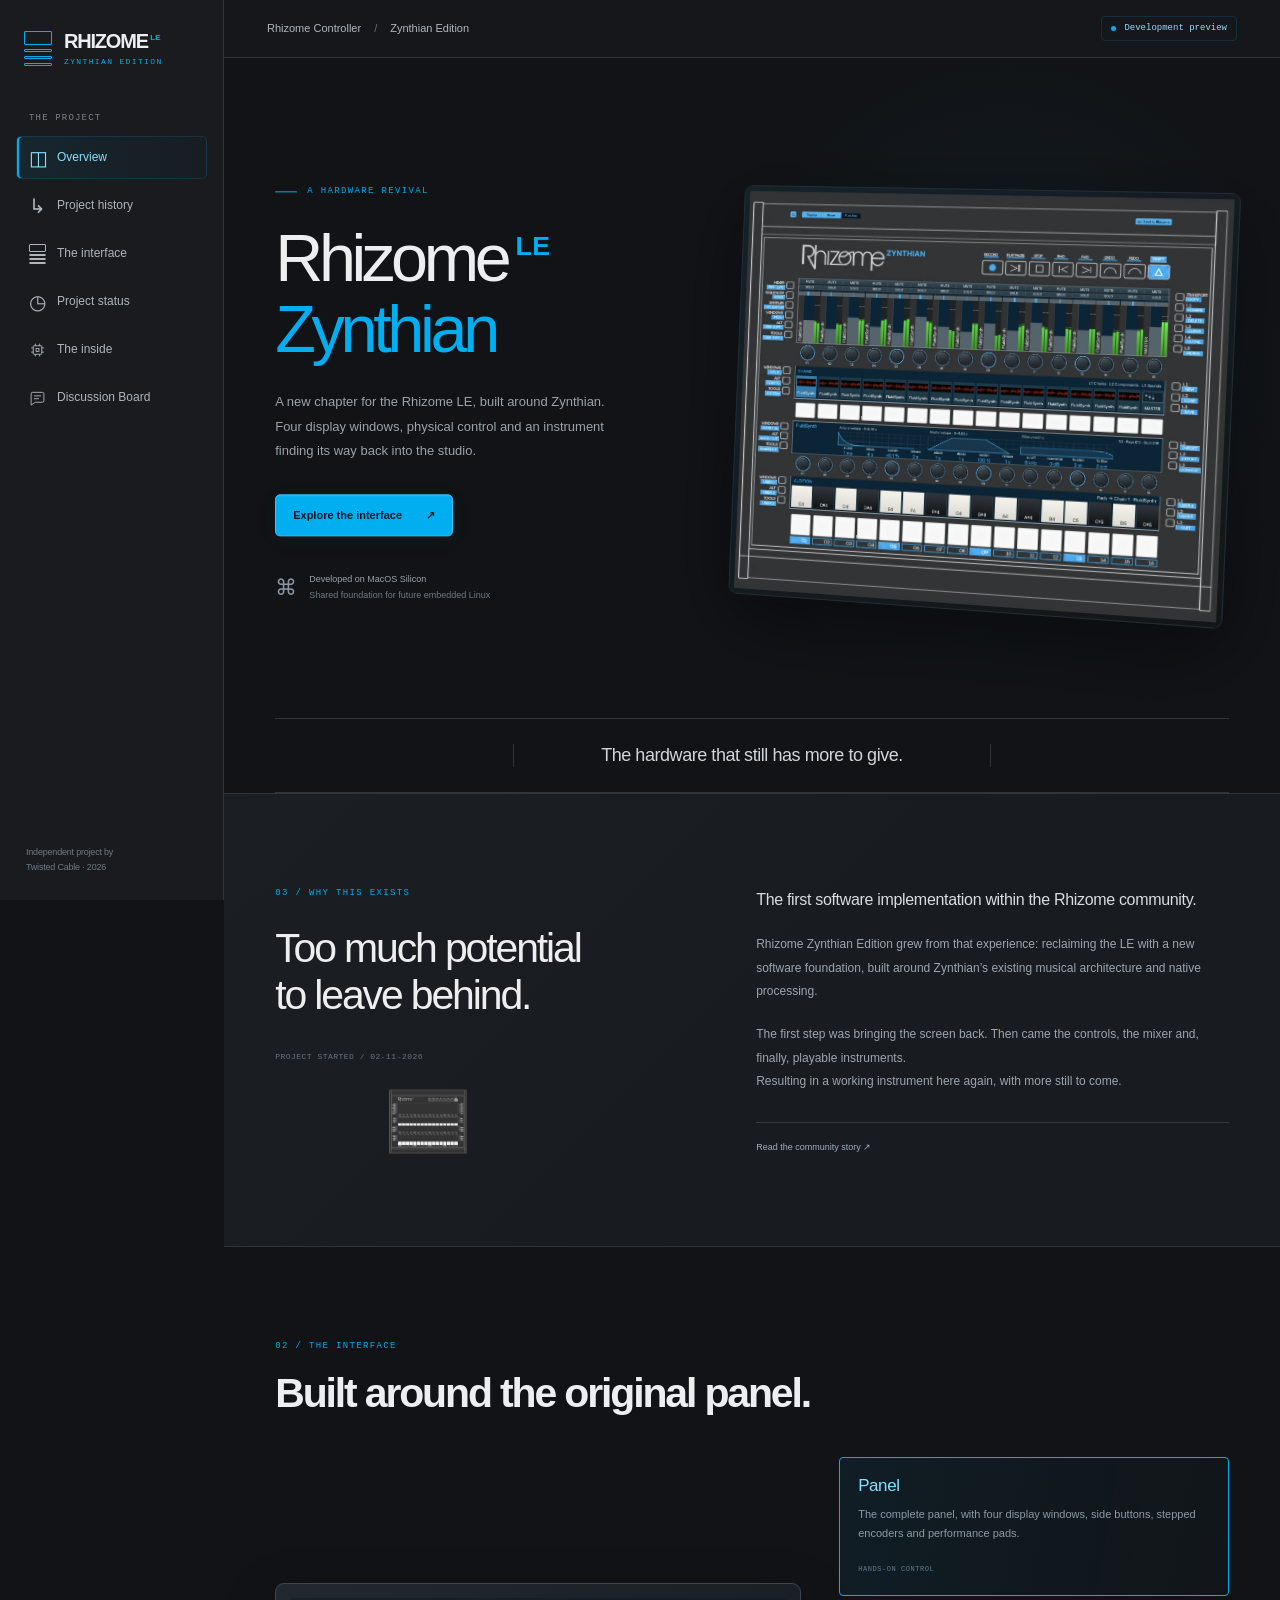
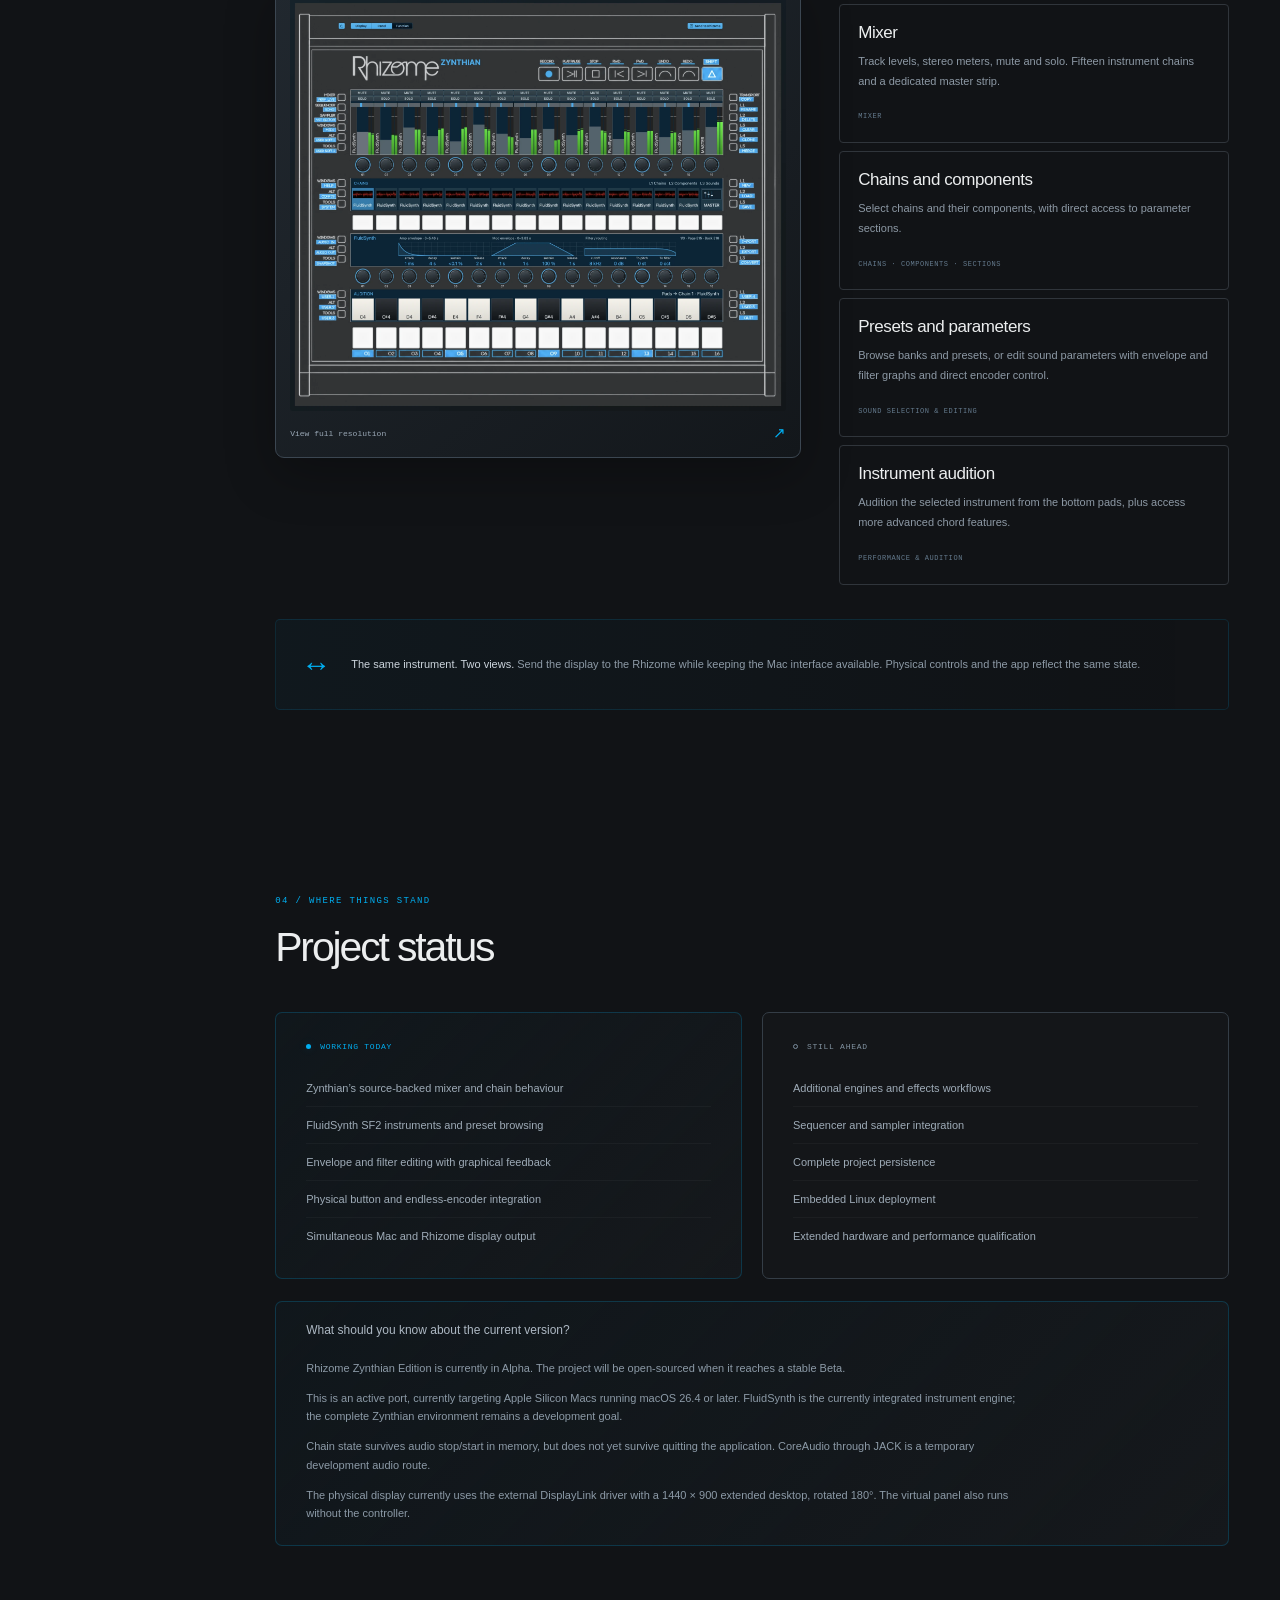
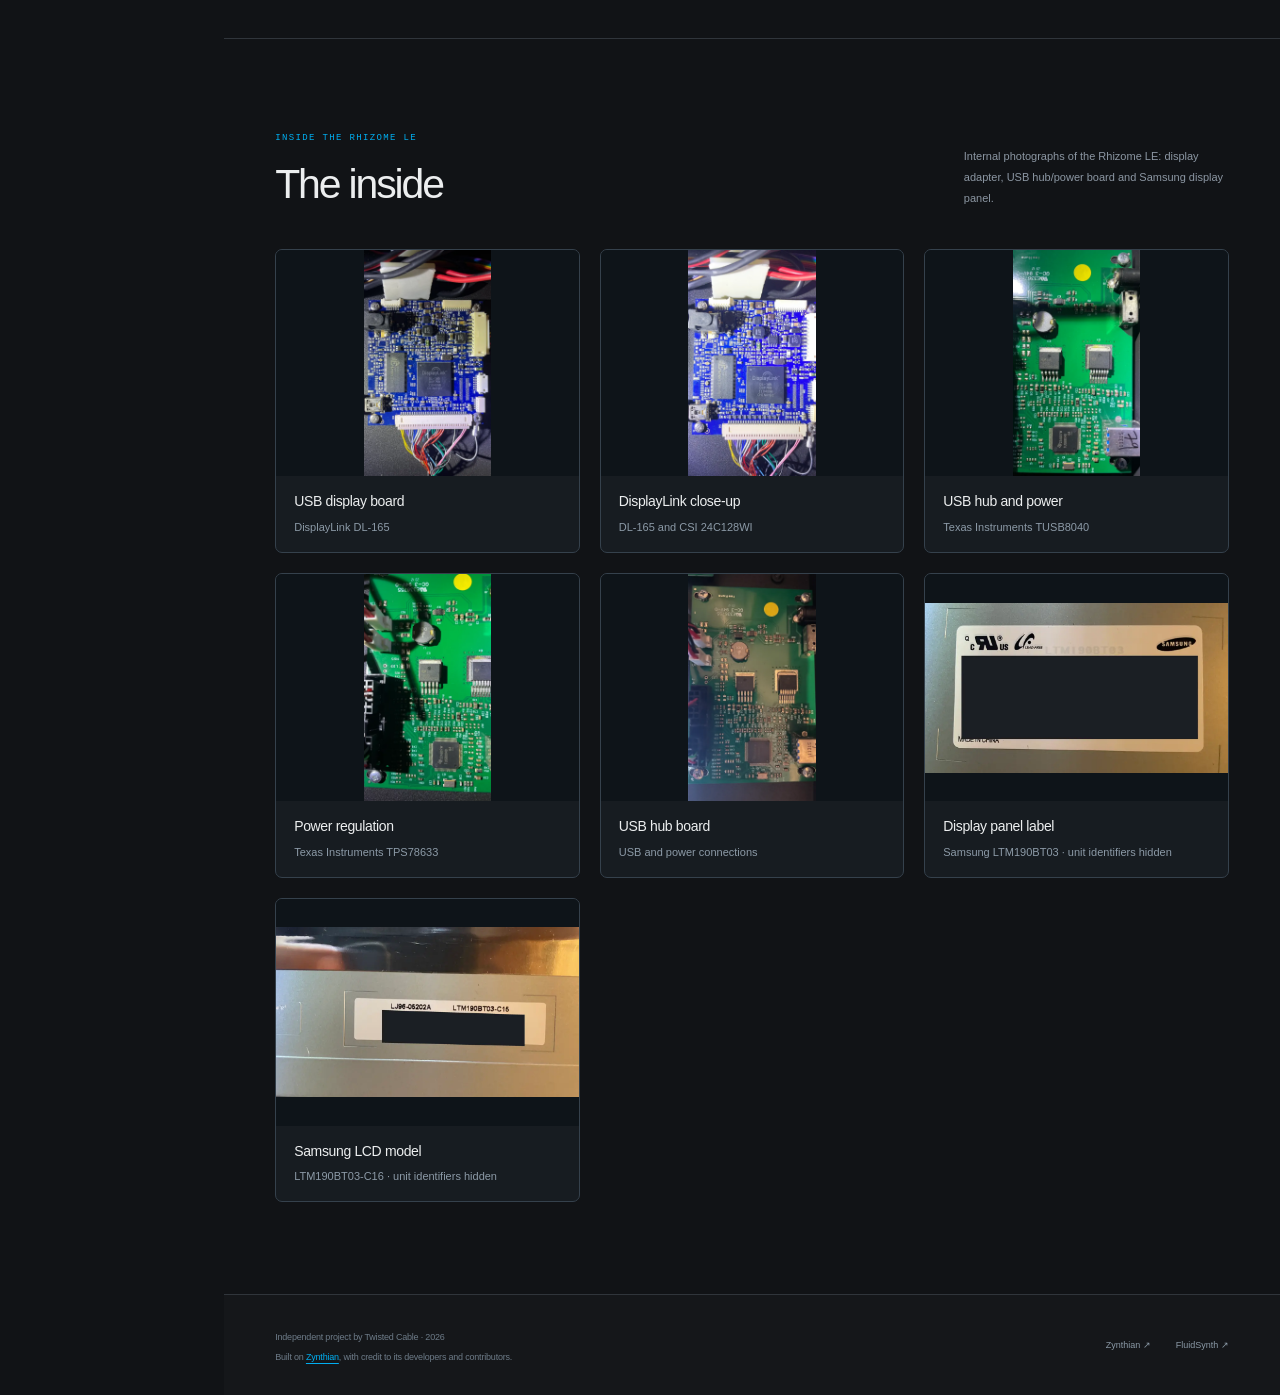
==== commit 158aa325: "Publish corrected project and board names" ====
--- a/website/projects/zynthian-edition/index.html
+++ b/website/projects/zynthian-edition/index.html
@@ -9,7 +9,7 @@
   <meta property="og:title" content="Rhizome Zynthian Edition">
   <meta property="og:description" content="Explore Rhizome Zynthian Edition: an Alpha software project for Rhizome LE with synthesis, mixing and physical controls, developed on Apple Silicon macOS.">
   <meta property="og:url" content="https://eurikon.github.io/RhizomeController/projects/zynthian-edition/">
-  <meta property="og:site_name" content="Rhizome Community">
+  <meta property="og:site_name" content="Rhizome Controller">
   <meta property="og:type" content="website">
   <meta property="og:locale" content="en_GB">
   <meta property="og:image" content="https://eurikon.github.io/RhizomeController/assets/rhizome-interface.webp">
@@ -79,7 +79,7 @@
         {
           "@type": "ListItem",
           "position": 1,
-          "name": "Rhizome Community",
+          "name": "Rhizome Controller",
           "item": "https://eurikon.github.io/RhizomeController/"
         },
         {
@@ -97,7 +97,7 @@
 <body>
   <a class="skip-link" href="#content">Skip to content</a>
   <aside class="sidebar">
-    <a class="brand" href="../../#overview" aria-label="Rhizome LE Zynthian Edition home">
+    <a class="brand" href="../../#overview" aria-label="Rhizome Controller home">
       <span class="brand-symbol" aria-hidden="true"><i></i><i></i><i></i><i></i></span>
       <span><strong>RHIZOME<sup class="model-mark"> LE</sup></strong><small>ZYNTHIAN EDITION</small></span>
     </a>
@@ -108,13 +108,13 @@
       <a href="#interface"><span class="nav-icon nav-displays" aria-hidden="true"><i></i><i></i><i></i><i></i></span>The interface</a>
       <a href="#status"><span class="nav-icon" aria-hidden="true">◷</span>Project status</a>
       <a href="#inside"><span class="nav-icon" aria-hidden="true"><svg viewBox="0 0 24 24" width="17" height="20" fill="none" stroke="currentColor" stroke-width="1.3"><rect x="6" y="6" width="12" height="12" rx="1"/><rect x="10" y="10" width="4" height="4"/><path d="M9 3v3m6-3v3M9 18v3m6-3v3M3 9h3m-3 6h3m12-6h3m-3 6h3"/></svg></span>The inside</a>
-      <a href="../../#discuss"><span class="nav-icon" aria-hidden="true"><svg viewBox="0 0 24 24" width="17" height="20" fill="none" stroke="currentColor" stroke-width="1.3"><path d="M5 4h14a2 2 0 0 1 2 2v10a2 2 0 0 1-2 2H9l-6 4V6a2 2 0 0 1 2-2Z"/><path d="M7 9h10M7 13h7"/></svg></span>Discussion</a>
+      <a href="../../#discuss"><span class="nav-icon" aria-hidden="true"><svg viewBox="0 0 24 24" width="17" height="20" fill="none" stroke="currentColor" stroke-width="1.3"><path d="M5 4h14a2 2 0 0 1 2 2v10a2 2 0 0 1-2 2H9l-6 4V6a2 2 0 0 1 2-2Z"/><path d="M7 9h10M7 13h7"/></svg></span>Discussion Board</a>
     </nav>
     <div class="sidebar-bottom"><span><small>Independent project by<br>Twisted Cable · 2026</small></span></div>
   </aside>
 
   <div class="site-body">
-    <header class="toolbar"><span class="breadcrumb"><a class="breadcrumb-name" href="../../#overview">Rhizome</a><span>/</span> Zynthian Edition</span><span class="preview-label"><span class="status-dot"></span>Development preview</span></header>
+    <header class="toolbar"><span class="breadcrumb"><a class="breadcrumb-name" href="../../#overview">Rhizome Controller</a><span>/</span> Zynthian Edition</span><span class="preview-label"><span class="status-dot"></span>Development preview</span></header>
     <main id="content">
       <section class="hero section" id="overview" aria-labelledby="hero-title">
         <div class="hero-copy">
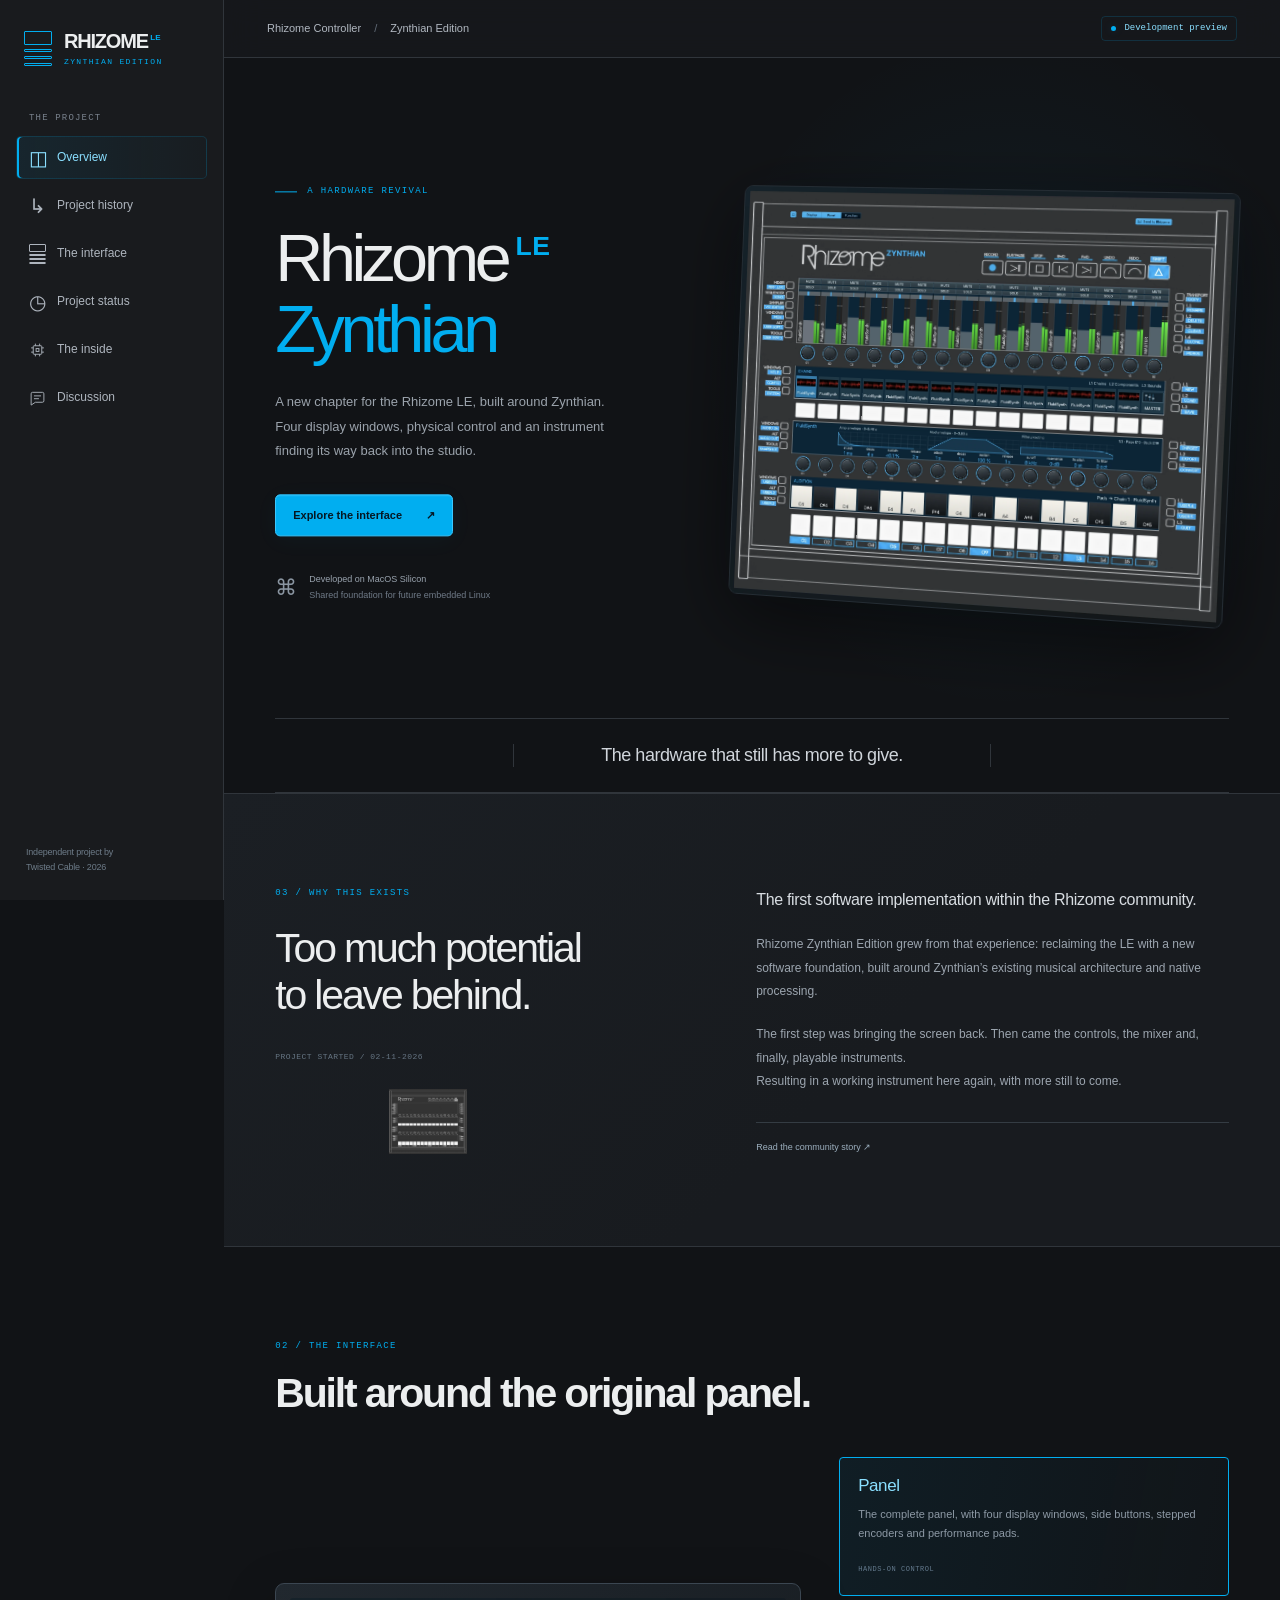
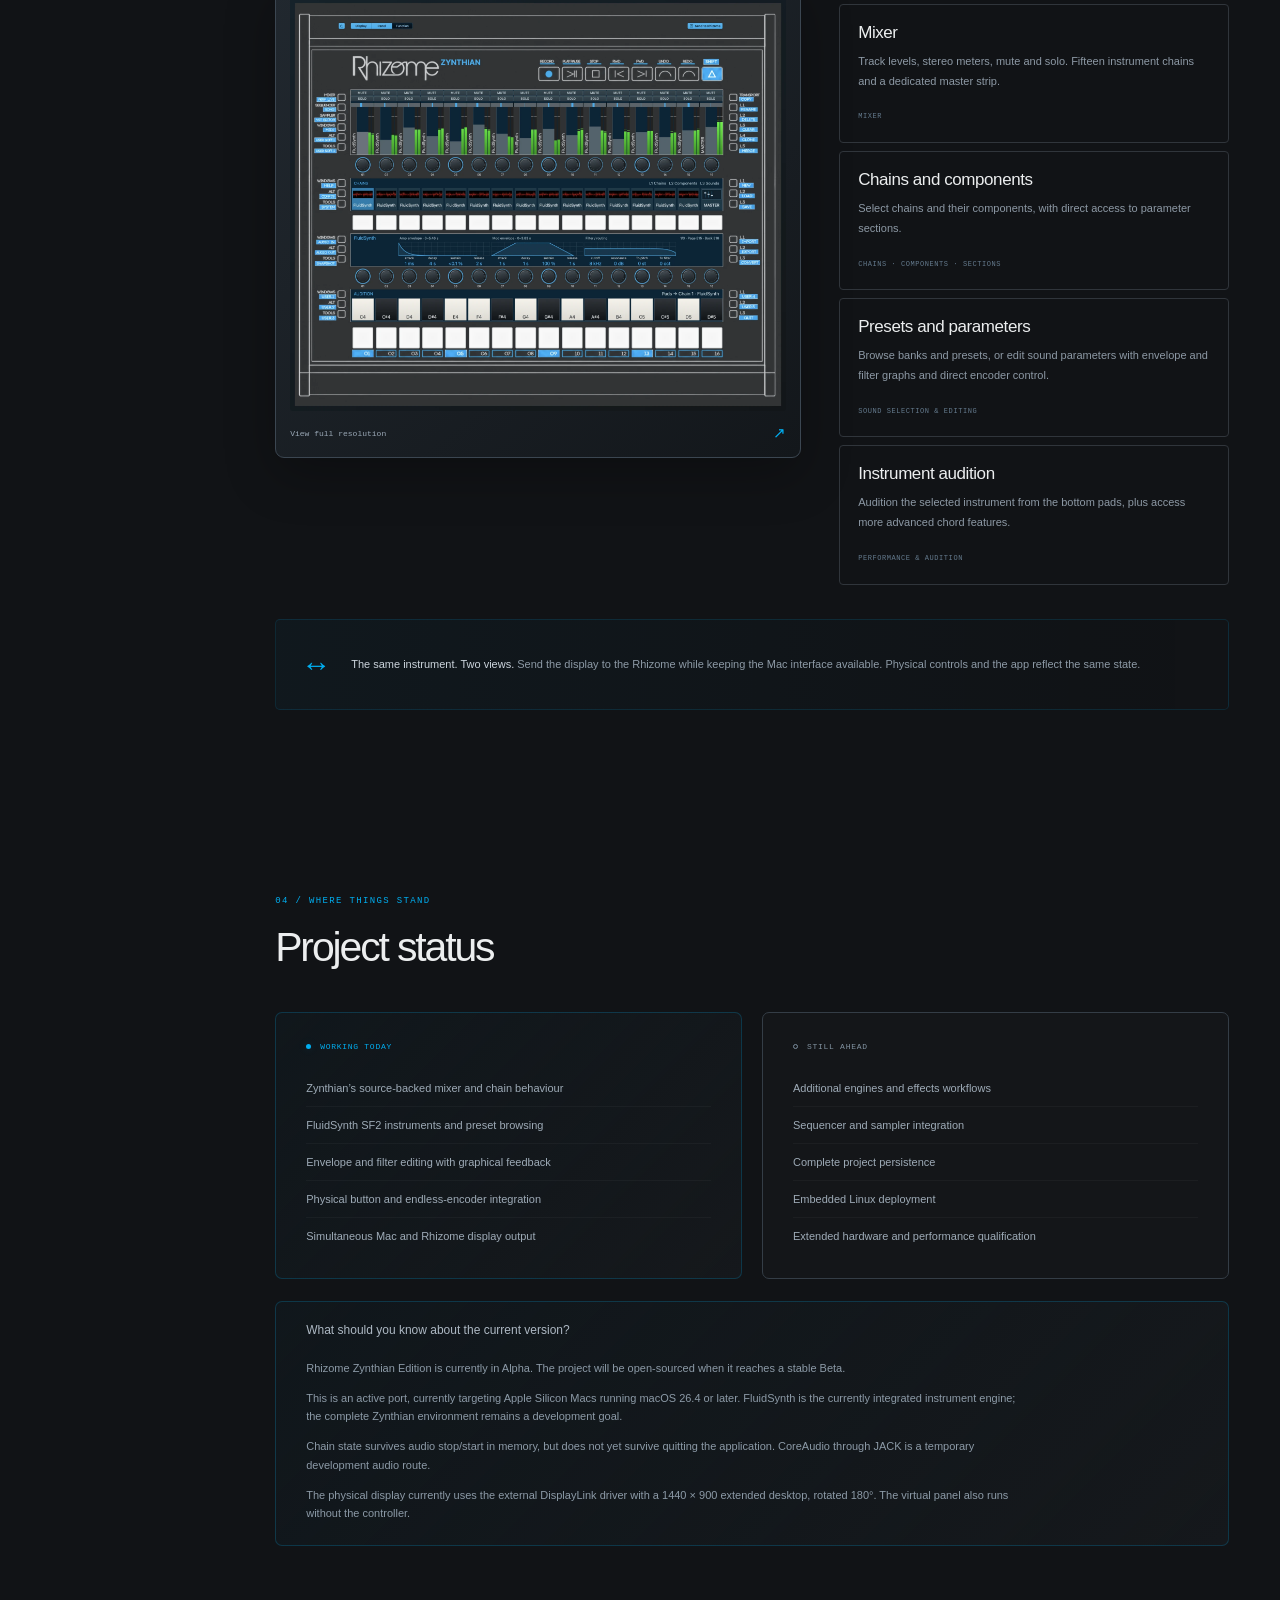
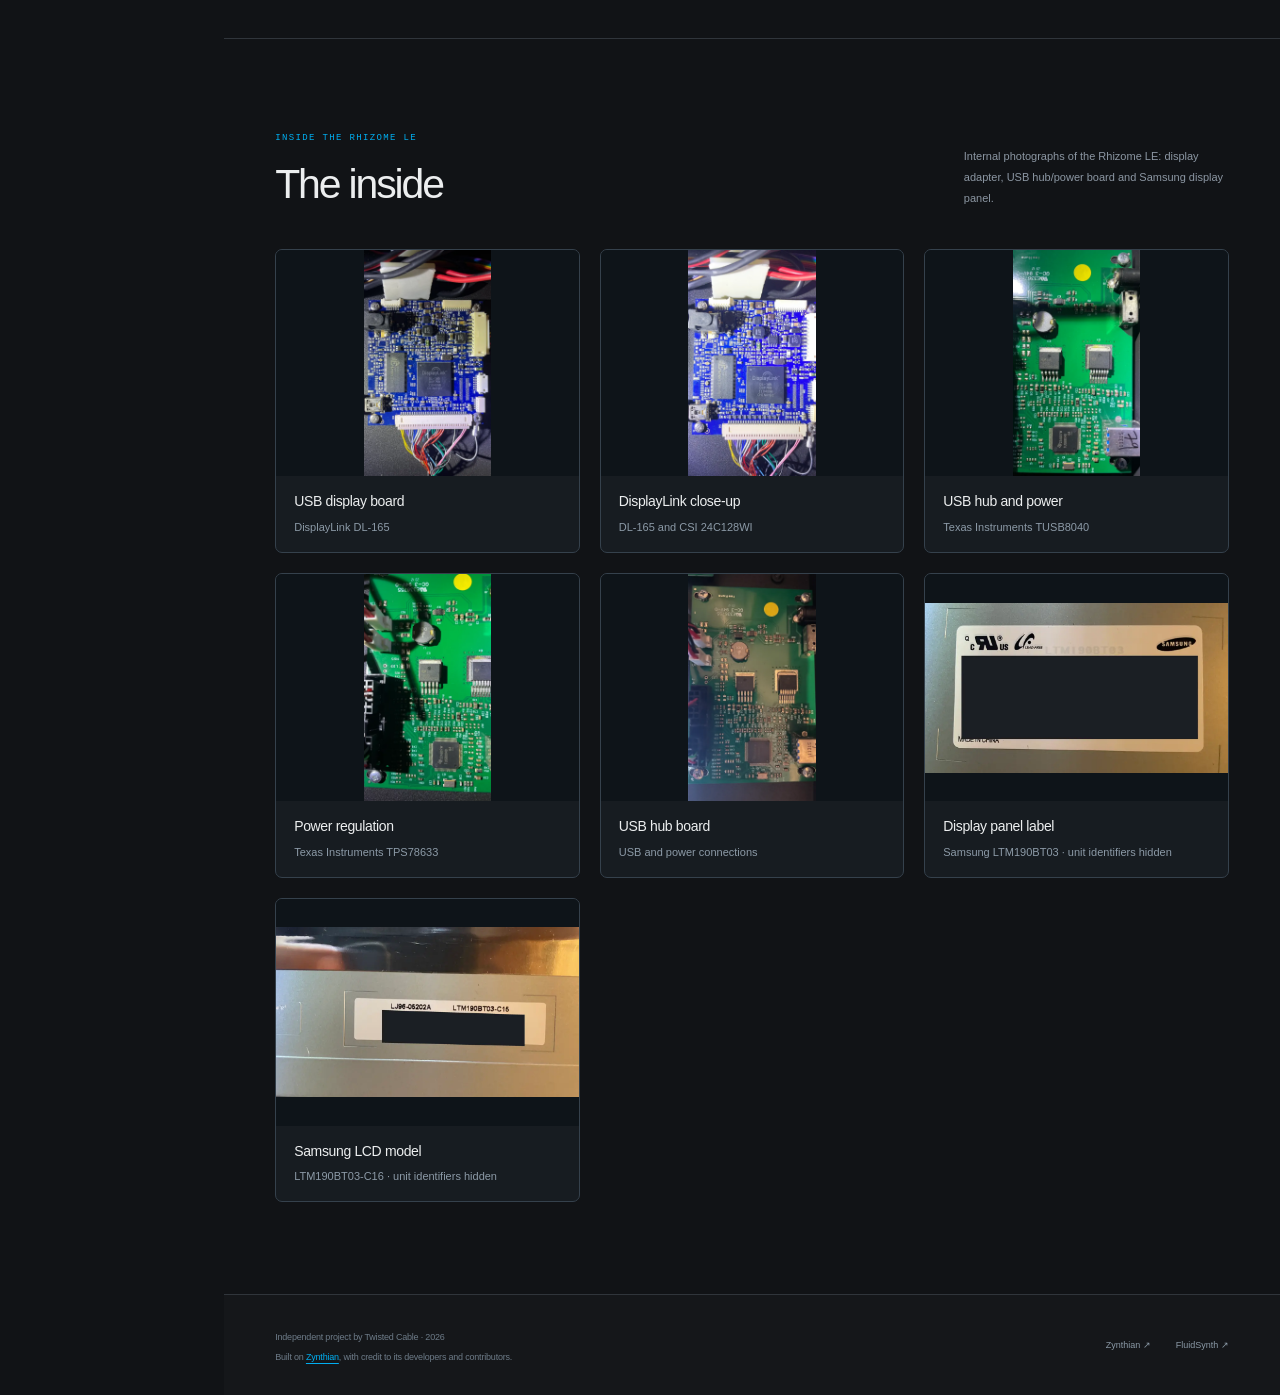
==== commit 257653b7: "Apply contact and sidebar corrections" ====
--- a/website/projects/zynthian-edition/index.html
+++ b/website/projects/zynthian-edition/index.html
@@ -108,7 +108,7 @@
       <a href="#interface"><span class="nav-icon nav-displays" aria-hidden="true"><i></i><i></i><i></i><i></i></span>The interface</a>
       <a href="#status"><span class="nav-icon" aria-hidden="true">◷</span>Project status</a>
       <a href="#inside"><span class="nav-icon" aria-hidden="true"><svg viewBox="0 0 24 24" width="17" height="20" fill="none" stroke="currentColor" stroke-width="1.3"><rect x="6" y="6" width="12" height="12" rx="1"/><rect x="10" y="10" width="4" height="4"/><path d="M9 3v3m6-3v3M9 18v3m6-3v3M3 9h3m-3 6h3m12-6h3m-3 6h3"/></svg></span>The inside</a>
-      <a href="../../#discuss"><span class="nav-icon" aria-hidden="true"><svg viewBox="0 0 24 24" width="17" height="20" fill="none" stroke="currentColor" stroke-width="1.3"><path d="M5 4h14a2 2 0 0 1 2 2v10a2 2 0 0 1-2 2H9l-6 4V6a2 2 0 0 1 2-2Z"/><path d="M7 9h10M7 13h7"/></svg></span>Discussion Board</a>
+      <a href="../../#discuss"><span class="nav-icon" aria-hidden="true"><svg viewBox="0 0 24 24" width="17" height="20" fill="none" stroke="currentColor" stroke-width="1.3"><path d="M5 4h14a2 2 0 0 1 2 2v10a2 2 0 0 1-2 2H9l-6 4V6a2 2 0 0 1 2-2Z"/><path d="M7 9h10M7 13h7"/></svg></span>Discussion</a>
     </nav>
     <div class="sidebar-bottom"><span><small>Independent project by<br>Twisted Cable · 2026</small></span></div>
   </aside>
--- a/website/site.css
+++ b/website/site.css
@@ -151,7 +151,19 @@
 .inside-photo figcaption { padding: 16px 18px; }
 .inside-photo h3 { font-size: 14px; }
 .inside-photo p { margin-top: 6px; color: #8c9aa7; font-size: 11px; }
-.discuss-section { border-top: 1px solid var(--line); }
+.discuss-section, .contact-section { border-top: 1px solid var(--line); }
+.contact-form { max-width: 740px; padding: 26px; border: 1px solid #01aef036; border-radius: 7px; background: linear-gradient(135deg, #01aef007, #1a1e2280); }
+.contact-fields { display: grid; grid-template-columns: 1fr 1fr; gap: 20px; }
+.contact-field { display: flex; flex-direction: column; gap: 8px; margin-bottom: 20px; font-size: 12px; }
+.contact-field small { color: var(--muted); font-size: 11px; }
+.contact-field input, .contact-field textarea { width: 100%; min-width: 0; border: 1px solid #3b4651; border-radius: 4px; padding: 11px 12px; background: var(--background); color: var(--text); font: 13px/1.6 -apple-system, BlinkMacSystemFont, "Segoe UI", sans-serif; }
+.contact-field textarea { resize: vertical; min-height: 160px; }
+.contact-field input:focus-visible, .contact-field textarea:focus-visible { outline: 2px solid var(--blue); outline-offset: 3px; }
+.contact-trap { display: none; }
+.contact-footer { display: flex; flex-wrap: wrap; align-items: center; gap: 16px 24px; }
+.contact-footer p { color: var(--muted); font-size: 11px; }
+.contact-footer a { color: var(--blue-soft); text-decoration: underline; text-underline-offset: 3px; }
+.contact-status { margin-top: 18px; color: var(--blue-soft); font-size: 13px; }
 .discuss-section .section-heading { align-items: center; margin-bottom: 22px; }
 .discussion-actions { display: flex; flex-wrap: wrap; align-items: center; gap: 8px; }
 .discussion-actions .button { padding: 9px 12px; font-size: 10px; gap: 12px; }
@@ -316,6 +328,9 @@
   .status-grid { grid-template-columns: 1fr; gap: 16px; }
   .inside-grid { grid-template-columns: 1fr; }
   .discuss-section .discussion-actions { margin-top: 22px; }
+  .contact-form { padding: 22px 18px; }
+  .contact-fields { grid-template-columns: 1fr; gap: 0; }
+  .contact-field input, .contact-field textarea { font-size: 16px; }
   .discussion-panel { padding: 22px 18px; }
   .discussion-panel { grid-template-columns: 1fr; gap: 26px; }
   .discussion-view { border-left: 0; border-top: 1px solid var(--line); padding: 25px 0 0; }
